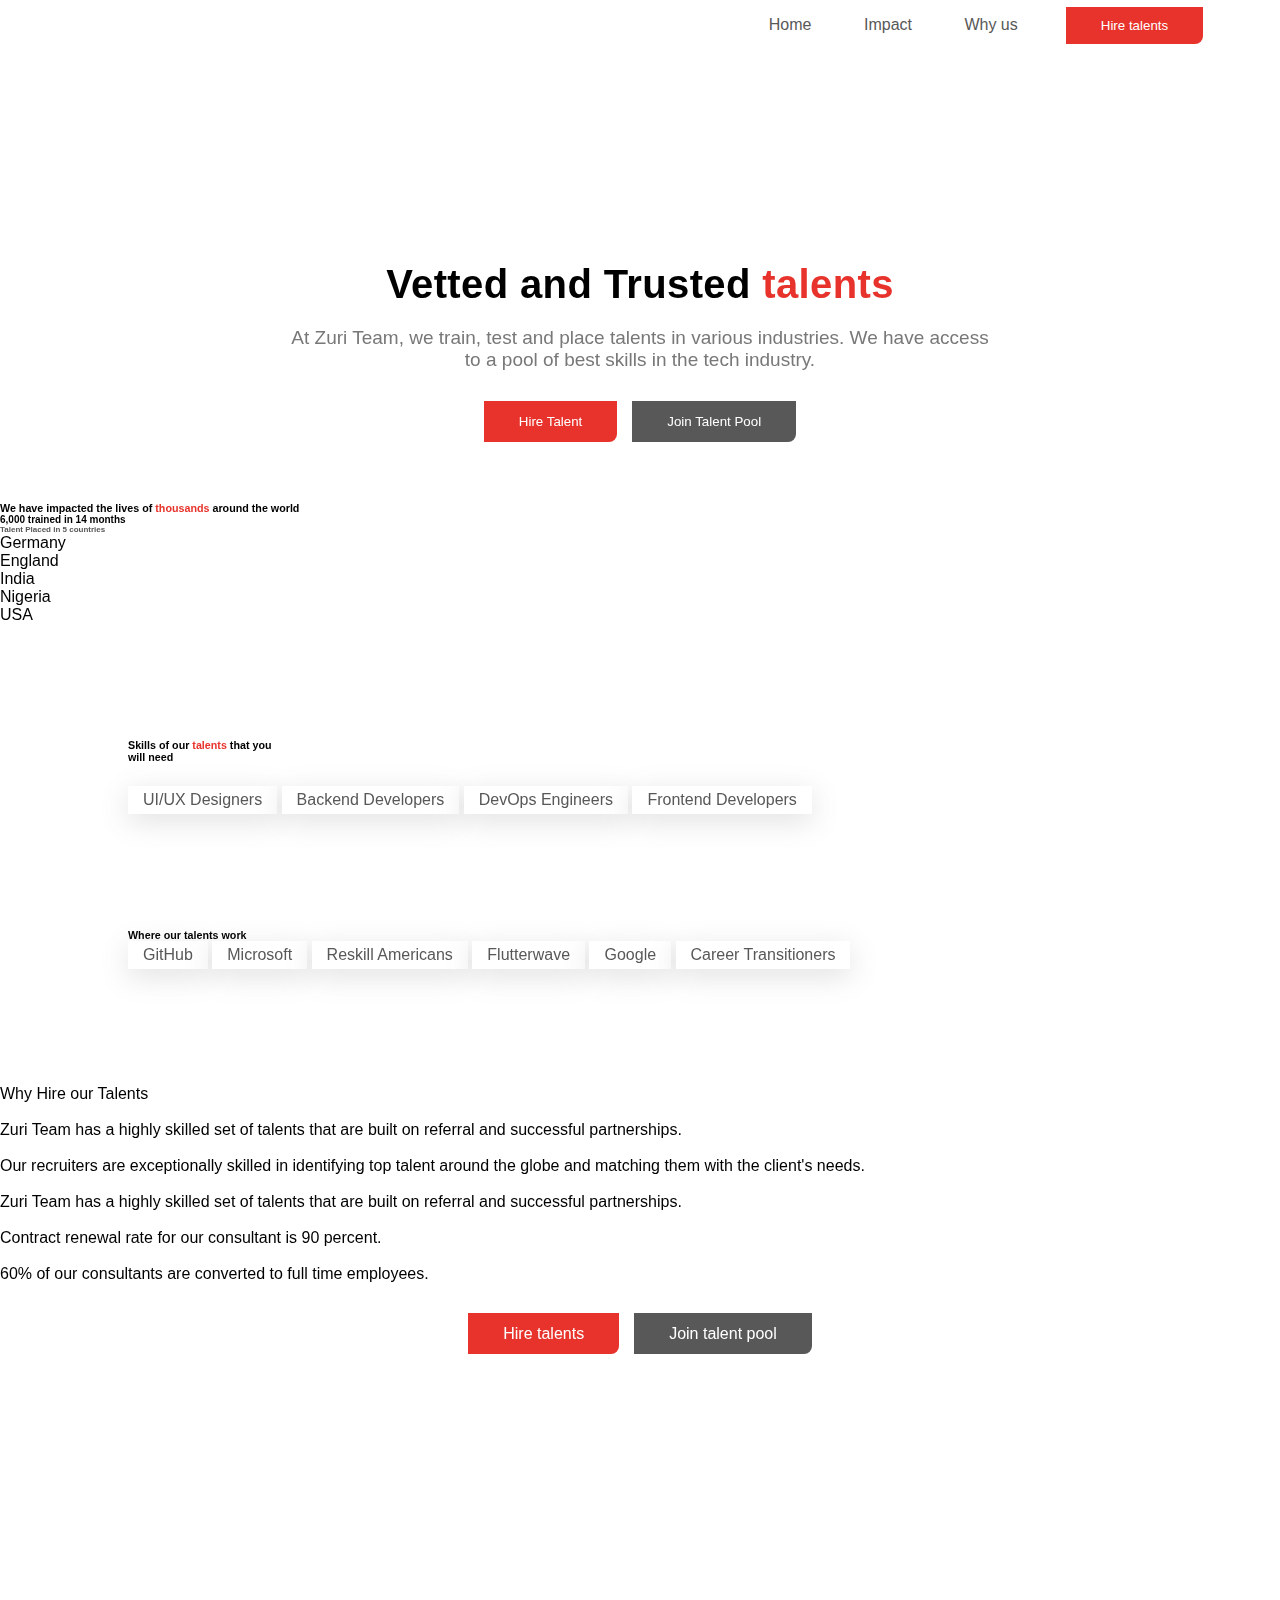
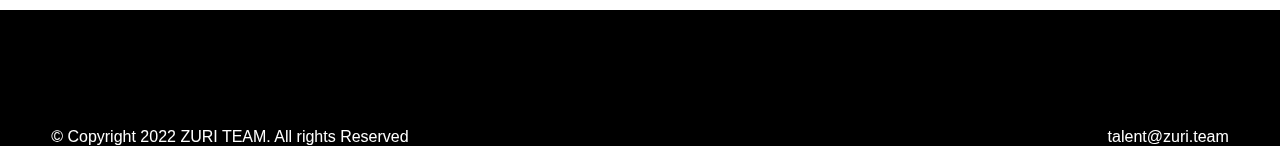
==== experience.html @ d734dd53 "Add files via upload" ====
<!DOCTYPE html>
<html lang="en">
<head>
    <meta charset="UTF-8">
    <meta http-equiv="X-UA-Compatible" content="IE=edge">
    <meta name="viewport" content="width=device-width, initial-scale=1.0">
    <title>Zuri</title>
    <link rel="icon" href="https://talent.zuri.team/favicon.ico">
    <link rel="stylesheet" href="experience.css">
</head>
<body class="main-container">
    <header>
        <div class="header-contents">
            <img src="	https://talent.zuri.team/logo2.svg" alt="" class="header-logo">
            <nav>
            <ul>
                <a href="#home">Home</a>
                <a href="#impact">Impact</a>
                <a href="#why-us">Why us</a>
            </ul>
            <div class="hire-button-header">
                <button>Hire talents</button>
            </div>
            </nav>
        </div>
    </header>
    <section id="home">
        <div class="home-container">
            <div class="home-contentBox1">
                <div class="home-content1">
                    <p class="home-title">Vetted and Trusted <span style="color: #e7332b;">talents</span></p>
                    <div class="line1">
                        <img src="	https://talent.zuri.team/thick2.svg" alt="" width="100px">
                    </div>
                    <p class="home-info">At Zuri Team, we train, test and place talents in various industries. We have access to a pool of best skills in
                    the tech industry.</p>
                </div>
                <div class="home-content2">
                    <button class="hire-button">Hire Talent</button>
                    <button class="pool-button">Join Talent Pool</button>
                </div>
            </div>
            <div class="home-contentBox2">
                <div class="home-image">
                    <img src="	https://talent.zuri.team/section1.png
                    " alt="" class="image1">
                </div>
                <div class="line2">
                    <img src="	https://talent.zuri.team/thick2.svg" alt="" class="line-2">
                </div>
            </div>
        </div>
    </section>
    <section id="impact">
        <div class="impact-container">
            <div class="impact-section1">
                <h6>We have impacted the lives of <span>thousands</span> around the world</h6>
                <p>6,000 trained in 14 months</p>
                <p class="country">Talent Placed in 5 countries</p>
                <div class="countries">
                    <div>Germany</div>
                    <div>England</div>
                    <div>India</div>
                    <div>Nigeria</div>
                    <div>USA</div>
                </div>
            </div>
            <div class="impact-section2">
                <div class="talent-skills">
                    <h6>Skills of our <span> talents</span> that you <br>will need</h6>
                    <ul>
                        <li>UI/UX Designers</li>
                        <li>Backend Developers</li>
                        <li>DevOps Engineers</li>
                        <li>Frontend Developers</li>
                    </ul>
                </div>
                <div class="talent-work">
                    <h6>Where our talents work</h6>
                    <ul>
                        <li>GitHub</li>
                        <li>Microsoft</li>
                        <li>Reskill Americans</li>
                        <li>Flutterwave</li>
                        <li>Google</li>
                        <li>Career Transitioners</li>
                    </ul>
                </div>
            </div>
        </div>
    </section>
    <section id="why-us">
        <div class="why-us-container">
            <p>Why Hire our Talents</p>
            <div class="why-us-section1">
               <div class="why-us-sub1">
                   <img>
                   <p>Zuri Team has a highly skilled set of talents that are built on referral and successful partnerships.</p>
               </div>
               <div class="why-us-sub2">
                   <img>
                   <p>Our recruiters are exceptionally skilled in identifying top talent around the globe and matching them with the client's needs.</p>
               </div>
               <div class="why-us-sub3">
                   <img>
                   <p>Zuri Team has a highly skilled set of talents that are built on referral and successful partnerships.</p>
               </div> 
            </div>
            <div class="why-us-section2">
                <div class="why-us-sub4">
                   <img>
                   <p>Contract renewal rate for our consultant is 90 percent.</p>
                </div>
                <div class="why-us-sub5">
                   <img>
                   <p>60% of our consultants are converted to full time employees.</p>
                </div>
            </div>
            <div class="why-us-section3">
                <p class="footer-hire">Hire talents</p>
                <p class="footer-pool">Join talent pool</p>
            </div>
        </div>
    </section>
    <footer>
        <div class="footer-container">
            <div class="footer-content1">
                <img src="	https://talent.zuri.team/logo.svg" alt="" class="footer-logo">
                <div class="social-media">
                    <a href="">
                        <img src="	https://talent.zuri.team/facebook.svg
                    " alt="" style="padding-right: 15px; width: 30px;">
                    </a>
                    <a href="">
                        <img src="https://talent.zuri.team/linkd.svg" alt="" style="padding-right: 15px; width: 30px;"></a>
                    <a href="">
                        <img src="	https://talent.zuri.team/twit.png" alt="" style="padding-right: 15px; width: 30px;">
                    </a>
                    <a href="">
                        <img src="	https://talent.zuri.team/youtube.svg
                    " alt="" style="padding-right: 15px; width: 41px;">
                    </a>
                </div>
            </div>
            <div class="footer-content2">
                <p>&copy Copyright 2022 ZURI TEAM. All rights Reserved</p>
                <a href="mailto:talent@zuri.team" style="text-decoration: none;">
                    <p class="mail">talent@zuri.team</p>
                </a>
            </div>
        </div>
    </footer>
    
</body>
</html>
---- experience.css ----
@font-face {
   font-family: Averta;
   src: url(https://res.cloudinary.com/dafsch2zs/raw/upload/v1596618987/Zuri%20Landing/AvertaDemoPECuttedDemo-Regular_dghpn7.otf);
}

*{
    margin:0;
    padding:0;
    box-sizing: border-box;
font-family: Averta, sans-serif;
}
/* styling the header */
header{
    display:flex;
    flex-direction: column;
    width: 100%;
    box-sizing: border-box;
    flex-shrink: 0;
    position: fixed;
    background-color: #fff;
    top: 0px;
    padding-top: 5px;
}
.header-contents{
    margin: auto;
    color: #000;
    display: flex;
    max-width: 1440px;
    width: 88%;
    height: 40px;
    justify-content: space-between;
    align-items: center;
}
.header-logo{
    cursor: pointer;
}
nav{
    display: flex;
    align-items: center;
}
nav a{
color: #585858;
}
.header-contents ul{
    display: block;
    list-style-type: disc;
    margin-block-start: 1em;
    margin-block-end: 1em;
    margin-inline-start: 0px;
    margin-inline-end: 0px;
    padding-inline-start: 40px;
}
.header-contents ul a{
    margin-right: 3rem;
    text-decoration:none;
}
.header-contents ul a:hover{
    border-bottom: 3px solid #e7332b;
}
.hire-button-header button{
    background-color: #e7332b;
    padding: 11px 35px;
    border-radius: 0 0 8px 0;
    border: 0px;
    color:#fff;
}

/* styling the home */
#home{
    padding-top: 220px;
    display: block;
    max-width: 1440px;
    width:80%;
    margin: auto;
}
.home-container{
    box-sizing: border-box;
    display: flex;
    flex-direction: row;
    flex-wrap: wrap;
    width: 100%;
}
.home-contentBox1{
    box-sizing: border-box;
    margin: 0px;
    flex-direction: row;
    align-items: center;
}
.home-content1{
    display: block;
}
.home-content1 p.home-title{
    display: block;
    margin-block-start: 1em;
    margin-block-end: 1em;
    margin-inline-start: 0px;
    margin-inline-end: 0px;
    letter-spacing: 0.00938em;
    font-style: normal;
    font-weight: 800;
    font-size: 40px;
    line-height: 49px;
    text-align: center;
}
div.line1{
    display: block;
    margin-left: 610px;
    margin-top: -55px;
}
.home-content1 p.home-info{
    display:block;
    padding-top: 15px;
    margin: auto;
    text-align: center;
    width: 70%;
    font-style: normal;
    font-size: 19px;
    font-weight: 400;
    line-height: 22px;
    color: #787878;
}
.home-content2{
    margin-top: 30px;
    display: flex;
    justify-content: center;
    align-items: center;
}
button.hire-button{
    background-color: #e7332b;
    border: none;
    border-radius: 0 0 8px 0;
    color: #fff;
    margin-right: 15px;
    padding: 11px 35px;
    line-height: 19px;

}
button.pool-button{
    background-color: #585858;
    border: none;
    border-radius: 0 0 8px 0;
    color: #fff;
    padding: 11px 35px;
    line-height: 19px;
}
.home-contentBox2{
    display: block;
    margin: 0px;
    flex-direction: row;
}
.home-image{
    display: flex;
    justify-content: flex-end;
}
.image1{
    width: 70%;
    padding-top: 60px;
}
div.line2{
    margin-top: -172px;
    position: absolute;
    right: 0;
    mix-blend-mode: soft-light;
    display:block;
}
.line-2{
    width:250px;
}

/* styling Impact */
.impact-section1 p{
  font-size: 10px;
  font-weight: bold;
}
p.country{
  font-size: 8px;
  color: #585858;
}
.impact-section1{
    background-image: url(https://talent.zuri.team/static/media/bgsection2.063bd869082548bafa74.png);
}
/* Styling Why us */
.talent-skills,
.talent-work{
  margin-left: 10%;
}
.talent-skills h6{
  margin-top: 10%;
  margin-bottom: 2%;
}
.talent-skills ul, .talent-work ul{
  list-style-type: none;
  margin-bottom: 10%;
}
.talent-skills ul li,
.talent-work ul li{
  display: inline-block;
  align-items: center;
  justify-content: space-evenly;
  font-size: 16px;
  color: #585858;
  padding: 5px 15px;
  background: #fff;
box-shadow: rgba(100, 100, 111, 0.2) 0px 7px 29px 0px;
}
span{
  color: #e7332b;
}
.footer-hire{
    background-color: #e7332b;
    border: none;
    border-radius: 0 0 8px 0;
    color: #fff;
    margin-right: 15px;
    padding: 11px 35px;
    line-height: 19px;

}
.footer-pool{
    background-color: #585858;
    border: none;
    border-radius: 0 0 8px 0;
    color: #fff;
    padding: 11px 35px;
    line-height: 19px;
}
.why-us-section3{
    margin-top: 30px;
    display: flex;
    justify-content: center;
    align-items: center;
    margin-bottom: 20%;
}

/* styling the footer */
footer{
background-color: #000;
    padding-top: 80px;
    display: block;
}
.footer-container{
    width: 92%;
    margin: auto;
    display:block;
}
.footer-content1{
    display: flex;
    justify-content: space-between;
}
div.social-media{
    display: flex;
    justify-content: flex-end;
}
.footer-content2{
    padding-top: 20px;
    display: flex;
    justify-content: space-between;
    color: #fff;
}
footer p.mail{
  color: #fff;
}
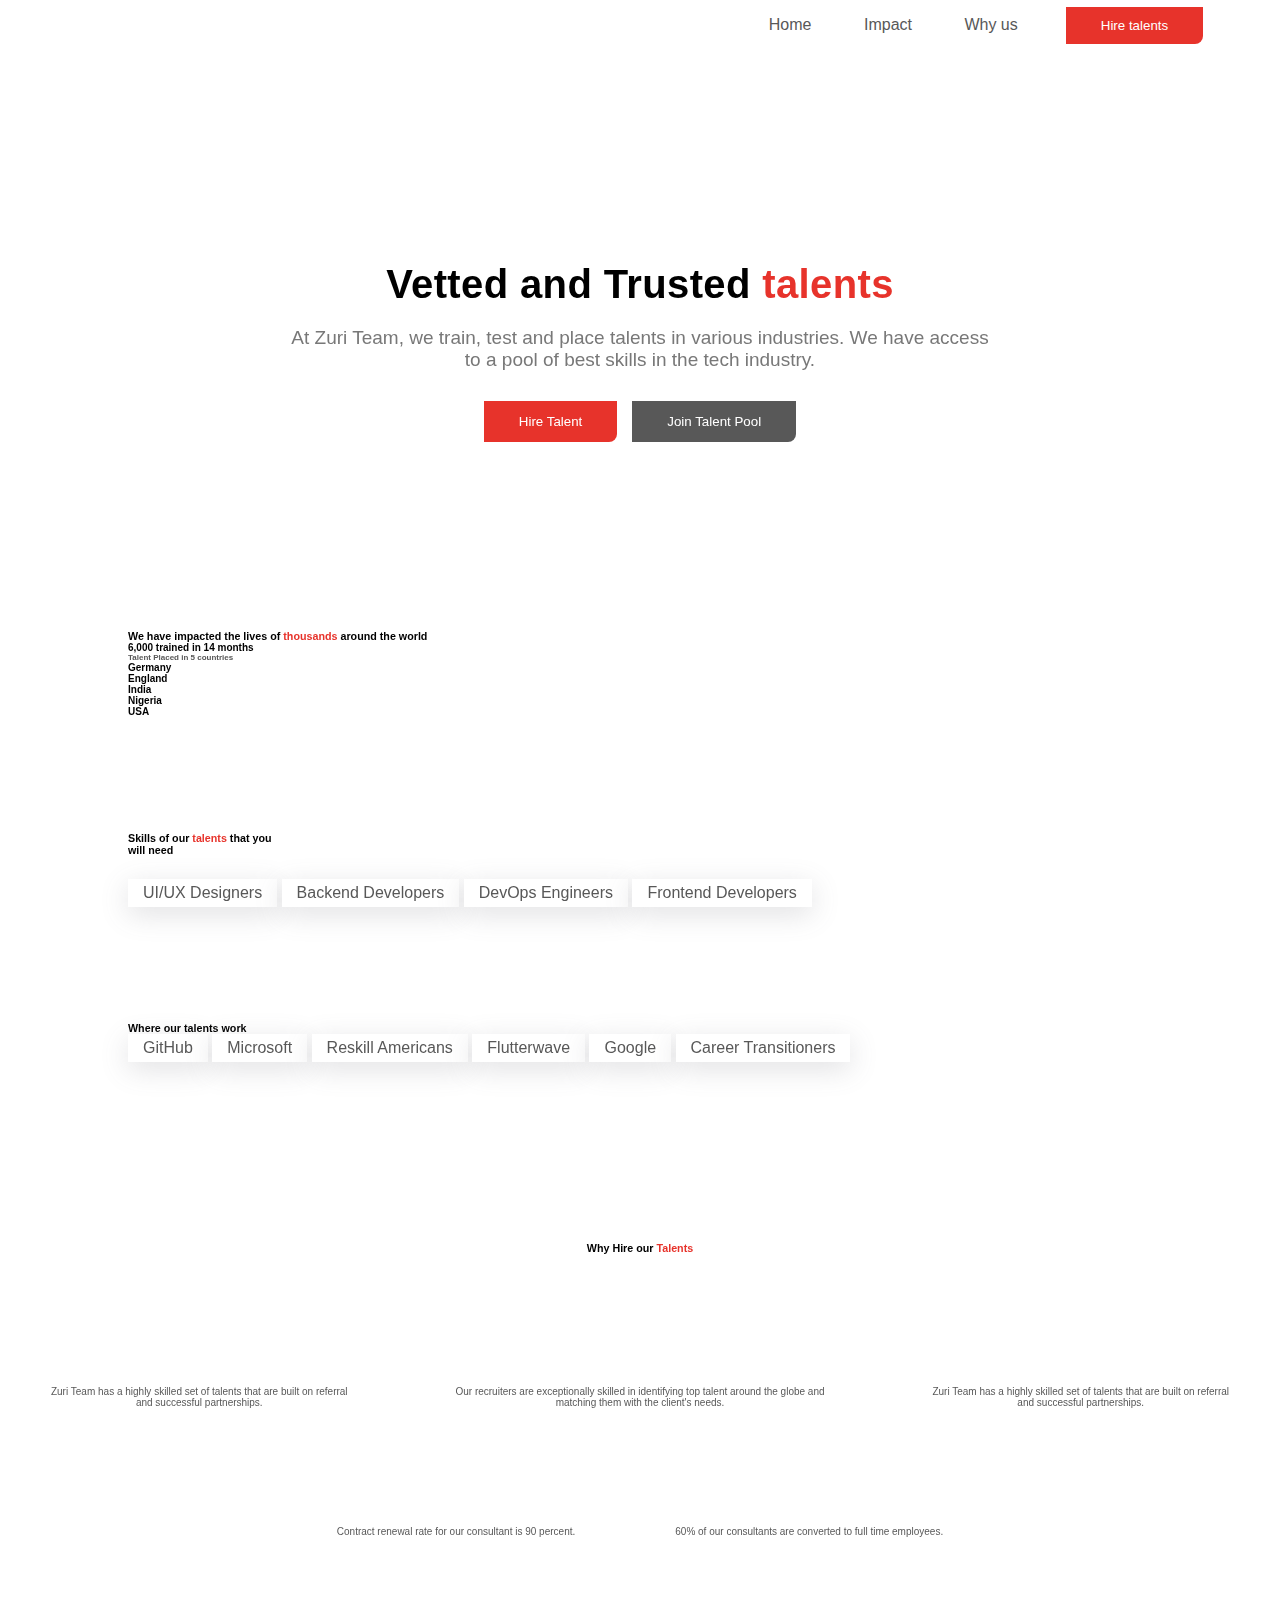
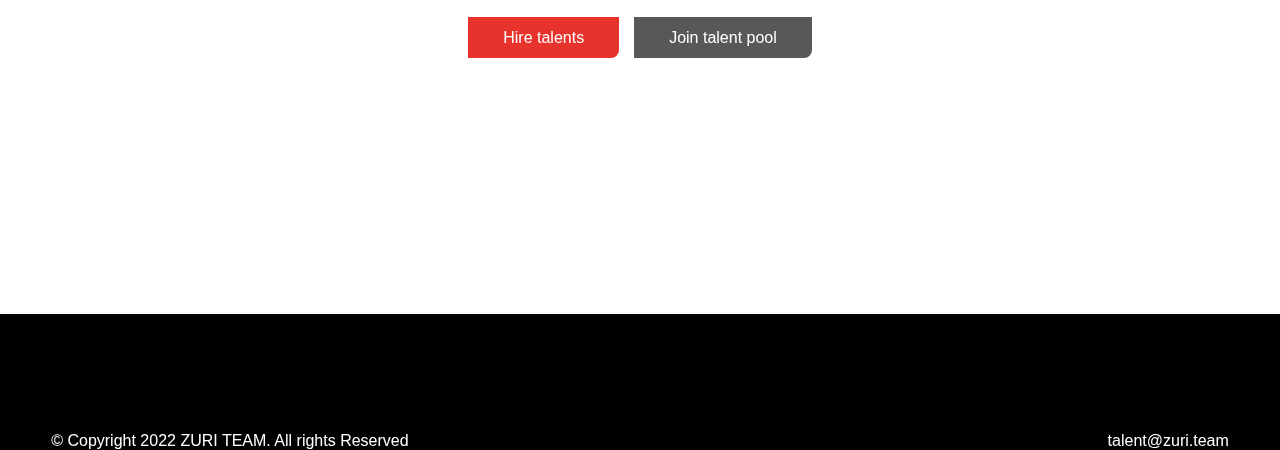
==== commit a09fb1ec: "Add files via upload" ====
--- a/experience.html
+++ b/experience.html
@@ -58,11 +58,11 @@
                 <p>6,000 trained in 14 months</p>
                 <p class="country">Talent Placed in 5 countries</p>
                 <div class="countries">
-                    <div>Germany</div>
-                    <div>England</div>
-                    <div>India</div>
-                    <div>Nigeria</div>
-                    <div>USA</div>
+                    <div><p>Germany</p></div>
+                    <div><p>England</p></div>
+                    <div><p>India</p></div>
+                    <div><p>Nigeria</p></div>
+                    <div><p>USA</p></div>
                 </div>
             </div>
             <div class="impact-section2">
@@ -91,7 +91,7 @@
     </section>
     <section id="why-us">
         <div class="why-us-container">
-            <p>Why Hire our Talents</p>
+            <h6 class="why-hire">Why Hire our <span>Talents</span></h6>
             <div class="why-us-section1">
                <div class="why-us-sub1">
                    <img>
--- a/experience.css
+++ b/experience.css
@@ -168,13 +168,19 @@
 }
 
 /* styling Impact */
+.impact-section1 h6{
+  margin: 0% 0% 0% 10%;
+  padding: 10% 0% 0% 0%;
+}
 .impact-section1 p{
   font-size: 10px;
   font-weight: bold;
+  margin-left: 10%;
 }
 p.country{
   font-size: 8px;
   color: #585858;
+  margin-left: 10%;
 }
 .impact-section1{
     background-image: url(https://talent.zuri.team/static/media/bgsection2.063bd869082548bafa74.png);
@@ -229,9 +235,33 @@
     display: flex;
     justify-content: center;
     align-items: center;
-    margin-bottom: 20%;
-}
-
+    padding-bottom: 20%;
+    flex-wrap: wrap;
+}
+/*why hire*/
+#why-us{
+background-image: url(https://talent.zuri.team/static/media/bgsection2.063bd869082548bafa74.png);
+}
+.why-hire{
+  text-align: center;
+  padding: 5% 0%;
+}
+.why-us-sub1,.why-us-sub2,.why-us-sub3,.why-us-sub4,.why-us-sub5{
+  background-color: #fff;
+  margin: 20px 20px;
+
+}
+.why-us-sub1 p,.why-us-sub2 p,.why-us-sub3 p,.why-us-sub4 p,.why-us-sub5 p{
+  text-align: center;
+  color: #585858;
+  padding: 30px;
+  font-size: 10px;
+}
+.why-us-section1, .why-us-section2{
+  display: flex;
+  align-items: center;
+  justify-content: center;
+}
 /* styling the footer */
 footer{
 background-color: #000;
@@ -246,6 +276,7 @@
 .footer-content1{
     display: flex;
     justify-content: space-between;
+    flex-wrap: wrap;
 }
 div.social-media{
     display: flex;
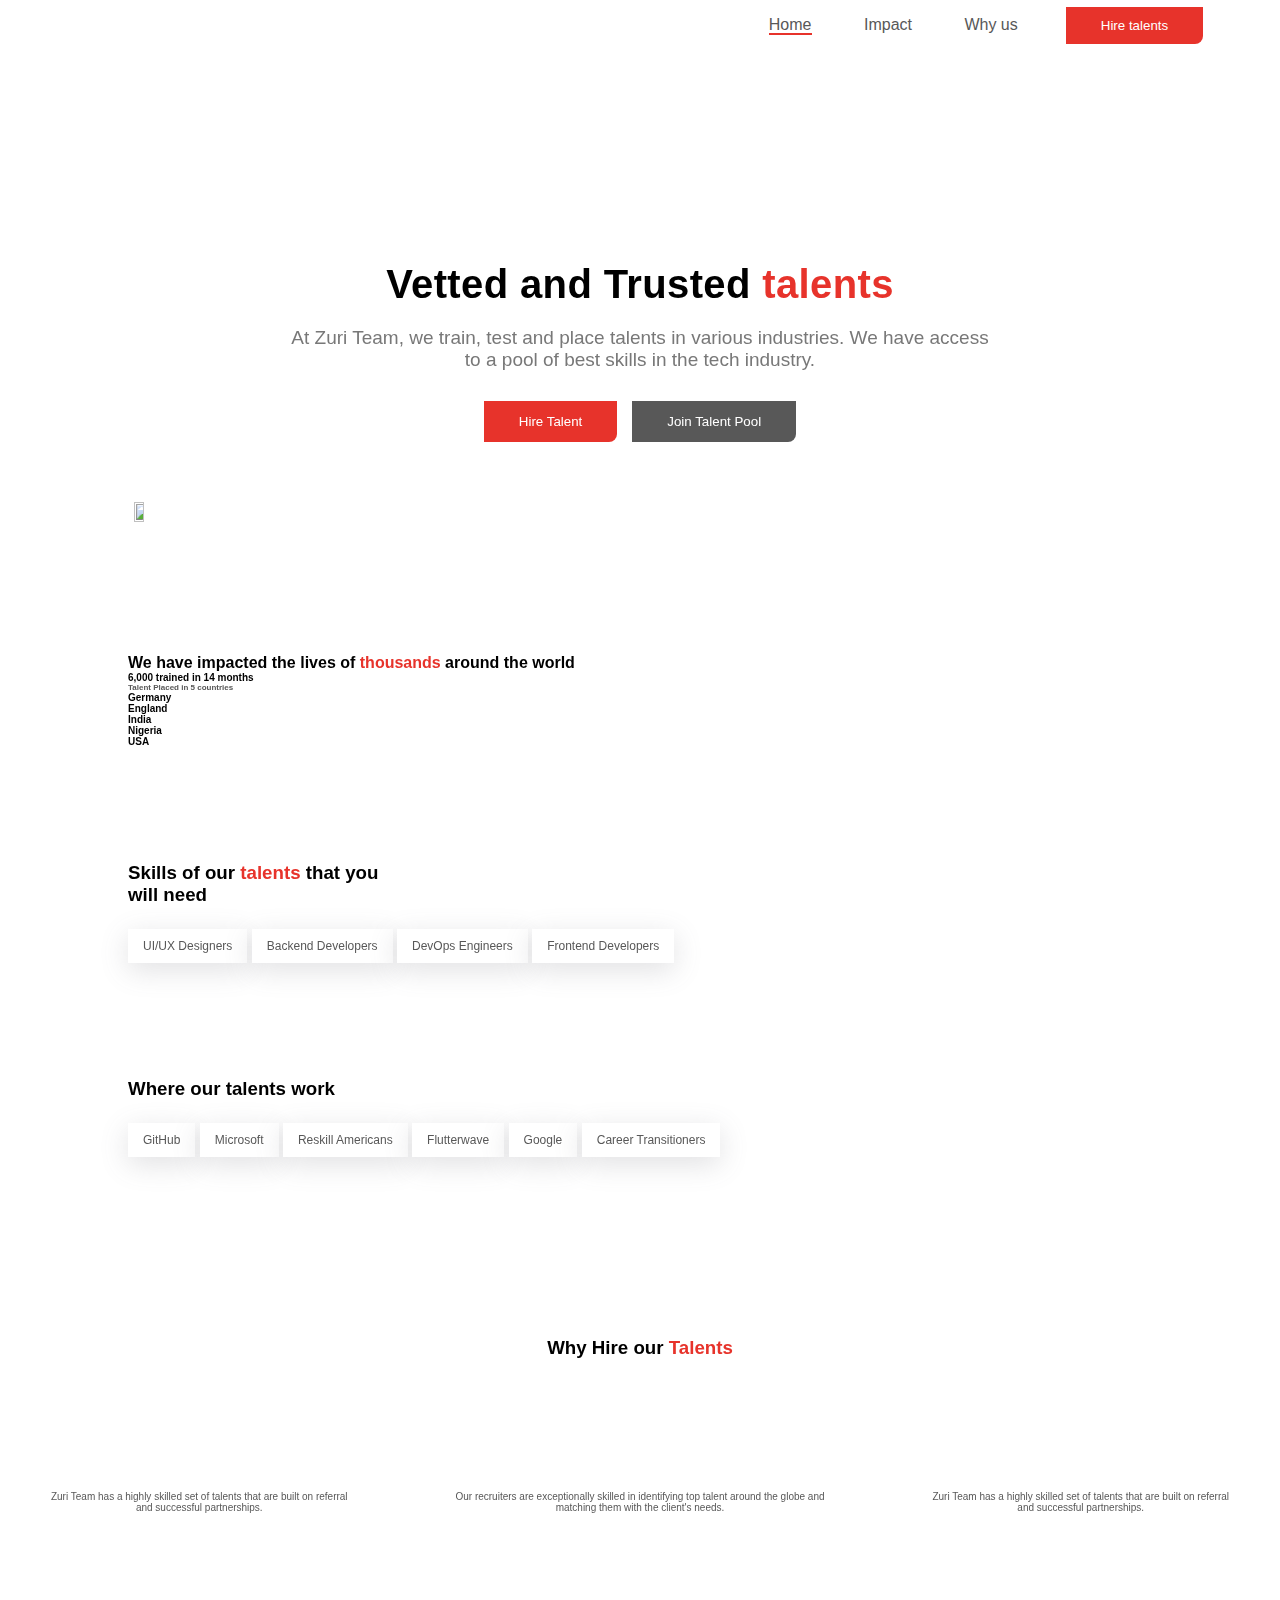
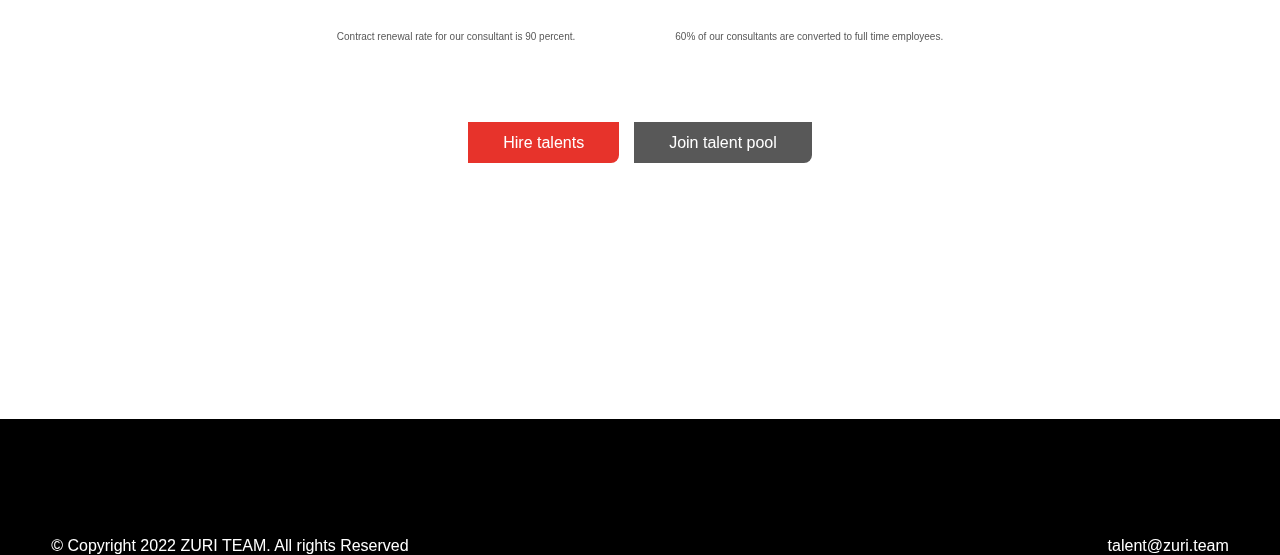
==== commit 40112c1b: "Add files via upload" ====
--- a/experience.html
+++ b/experience.html
@@ -14,7 +14,7 @@
             <img src="	https://talent.zuri.team/logo2.svg" alt="" class="header-logo">
             <nav>
             <ul>
-                <a href="#home">Home</a>
+                <a class="active" href="#home">Home</a>
                 <a href="#impact">Impact</a>
                 <a href="#why-us">Why us</a>
             </ul>
@@ -54,7 +54,7 @@
     <section id="impact">
         <div class="impact-container">
             <div class="impact-section1">
-                <h6>We have impacted the lives of <span>thousands</span> around the world</h6>
+                <h4>We have impacted the lives of <span>thousands</span> around the world</h4>
                 <p>6,000 trained in 14 months</p>
                 <p class="country">Talent Placed in 5 countries</p>
                 <div class="countries">
@@ -67,7 +67,7 @@
             </div>
             <div class="impact-section2">
                 <div class="talent-skills">
-                    <h6>Skills of our <span> talents</span> that you <br>will need</h6>
+                    <h3>Skills of our <span> talents</span> that you <br>will need</h3>
                     <ul>
                         <li>UI/UX Designers</li>
                         <li>Backend Developers</li>
@@ -76,7 +76,7 @@
                     </ul>
                 </div>
                 <div class="talent-work">
-                    <h6>Where our talents work</h6>
+                    <h3>Where our talents work</h3>
                     <ul>
                         <li>GitHub</li>
                         <li>Microsoft</li>
@@ -91,7 +91,7 @@
     </section>
     <section id="why-us">
         <div class="why-us-container">
-            <h6 class="why-hire">Why Hire our <span>Talents</span></h6>
+            <h3 class="why-hire">Why Hire our <span>Talents</span></h3>
             <div class="why-us-section1">
                <div class="why-us-sub1">
                    <img>
--- a/experience.css
+++ b/experience.css
@@ -64,6 +64,9 @@
     border: 0px;
     color:#fff;
 }
+nav ul a.active{
+  border-bottom: 2px solid #e7332b;
+}
 
 /* styling the home */
 #home{
@@ -154,6 +157,7 @@
 }
 .image1{
     width: 70%;
+    height: 70%;
     padding-top: 60px;
 }
 div.line2{
@@ -168,7 +172,7 @@
 }
 
 /* styling Impact */
-.impact-section1 h6{
+.impact-section1 h4{
   margin: 0% 0% 0% 10%;
   padding: 10% 0% 0% 0%;
 }
@@ -190,8 +194,11 @@
 .talent-work{
   margin-left: 10%;
 }
-.talent-skills h6{
+.talent-skills h3{
   margin-top: 10%;
+  margin-bottom: 2%;
+}
+.talent-work h3{
   margin-bottom: 2%;
 }
 .talent-skills ul, .talent-work ul{
@@ -203,9 +210,9 @@
   display: inline-block;
   align-items: center;
   justify-content: space-evenly;
-  font-size: 16px;
+  font-size: 12px;
   color: #585858;
-  padding: 5px 15px;
+  padding: 10px 15px;
   background: #fff;
 box-shadow: rgba(100, 100, 111, 0.2) 0px 7px 29px 0px;
 }
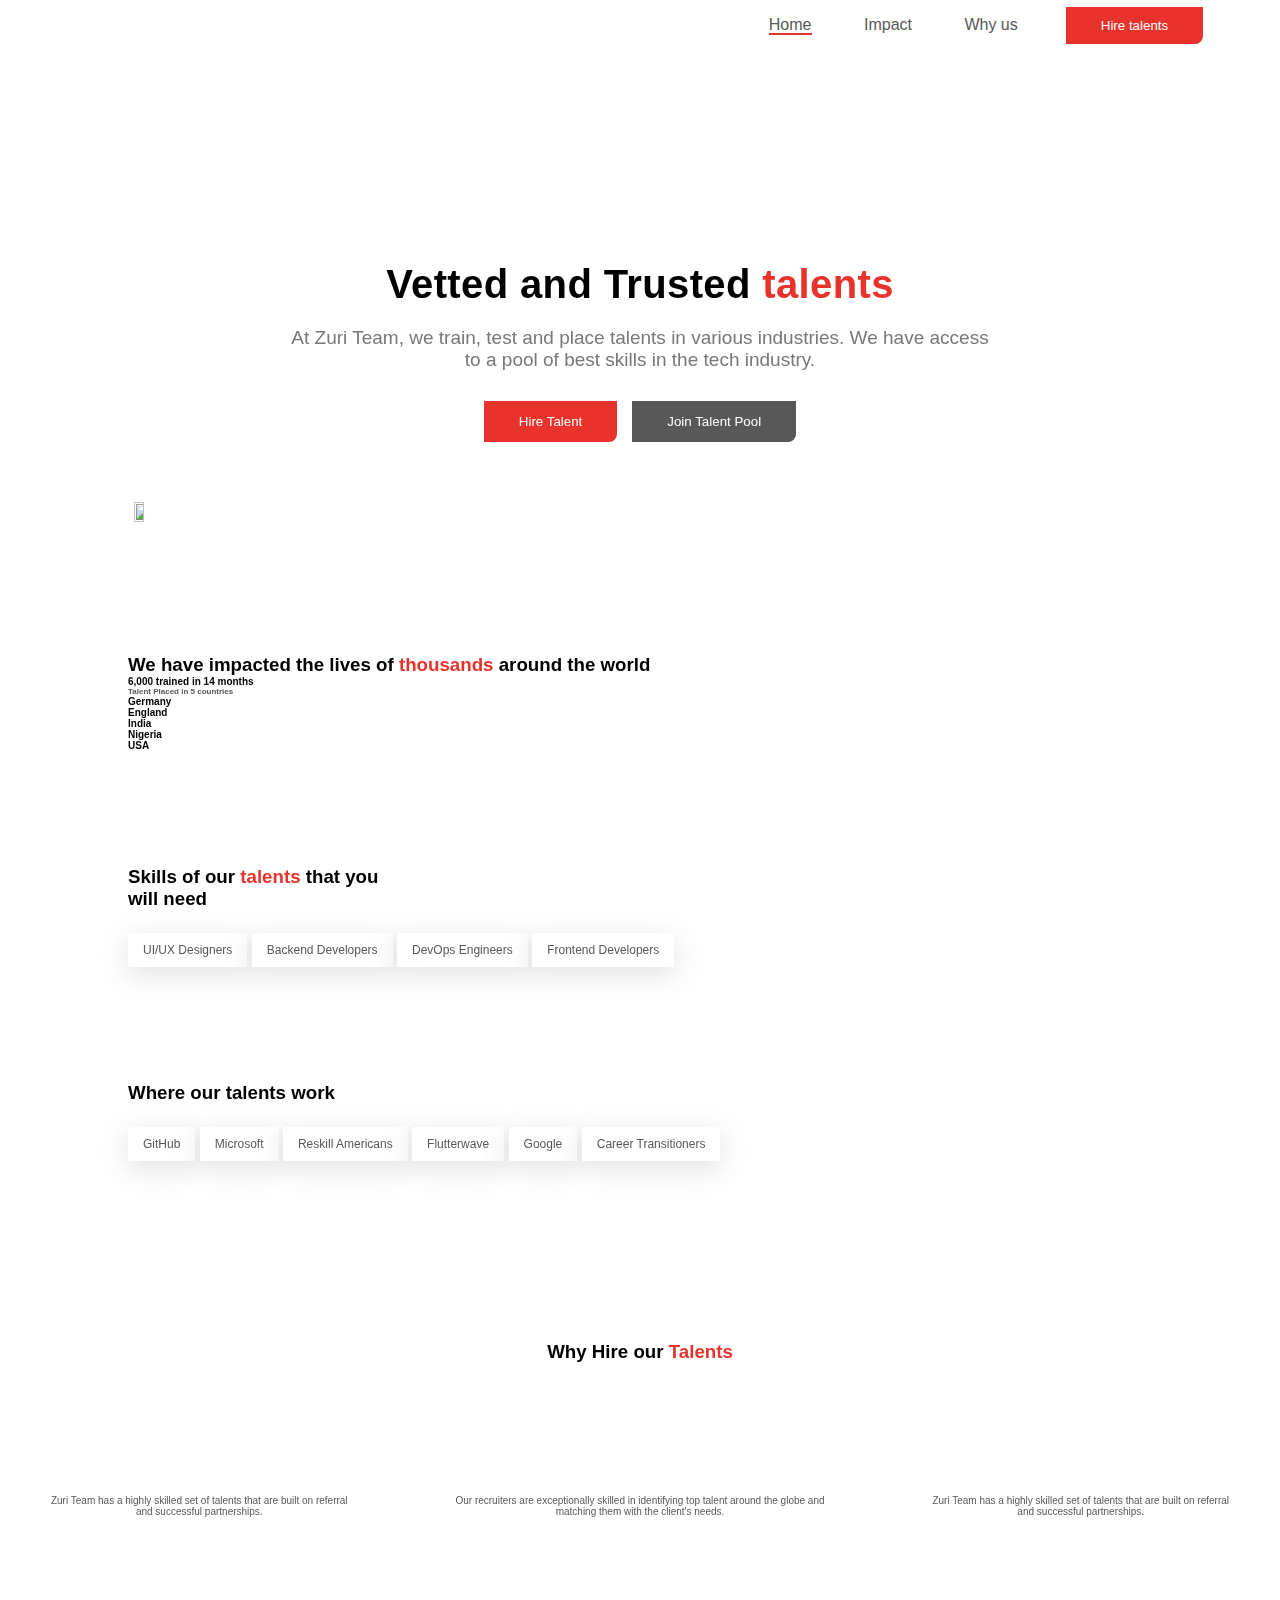
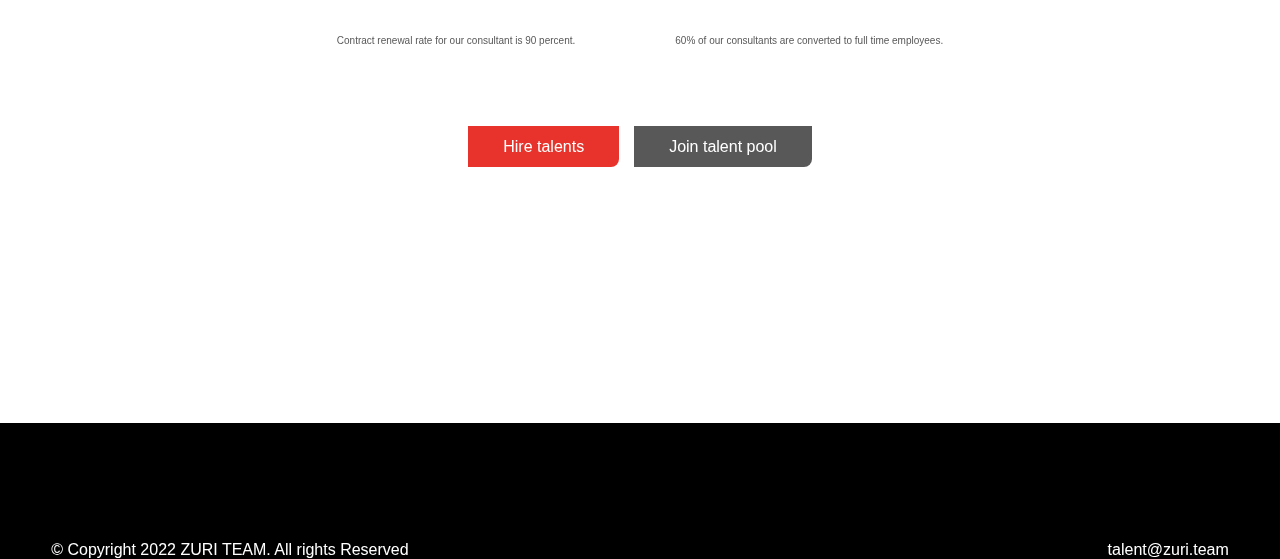
==== commit e1550ae7: "Add files via upload" ====
--- a/experience.html
+++ b/experience.html
@@ -54,7 +54,7 @@
     <section id="impact">
         <div class="impact-container">
             <div class="impact-section1">
-                <h4>We have impacted the lives of <span>thousands</span> around the world</h4>
+                <h3>We have impacted the lives of <span>thousands</span> around the world</h3>
                 <p>6,000 trained in 14 months</p>
                 <p class="country">Talent Placed in 5 countries</p>
                 <div class="countries">
--- a/experience.css
+++ b/experience.css
@@ -172,7 +172,7 @@
 }
 
 /* styling Impact */
-.impact-section1 h4{
+.impact-section1 h3{
   margin: 0% 0% 0% 10%;
   padding: 10% 0% 0% 0%;
 }
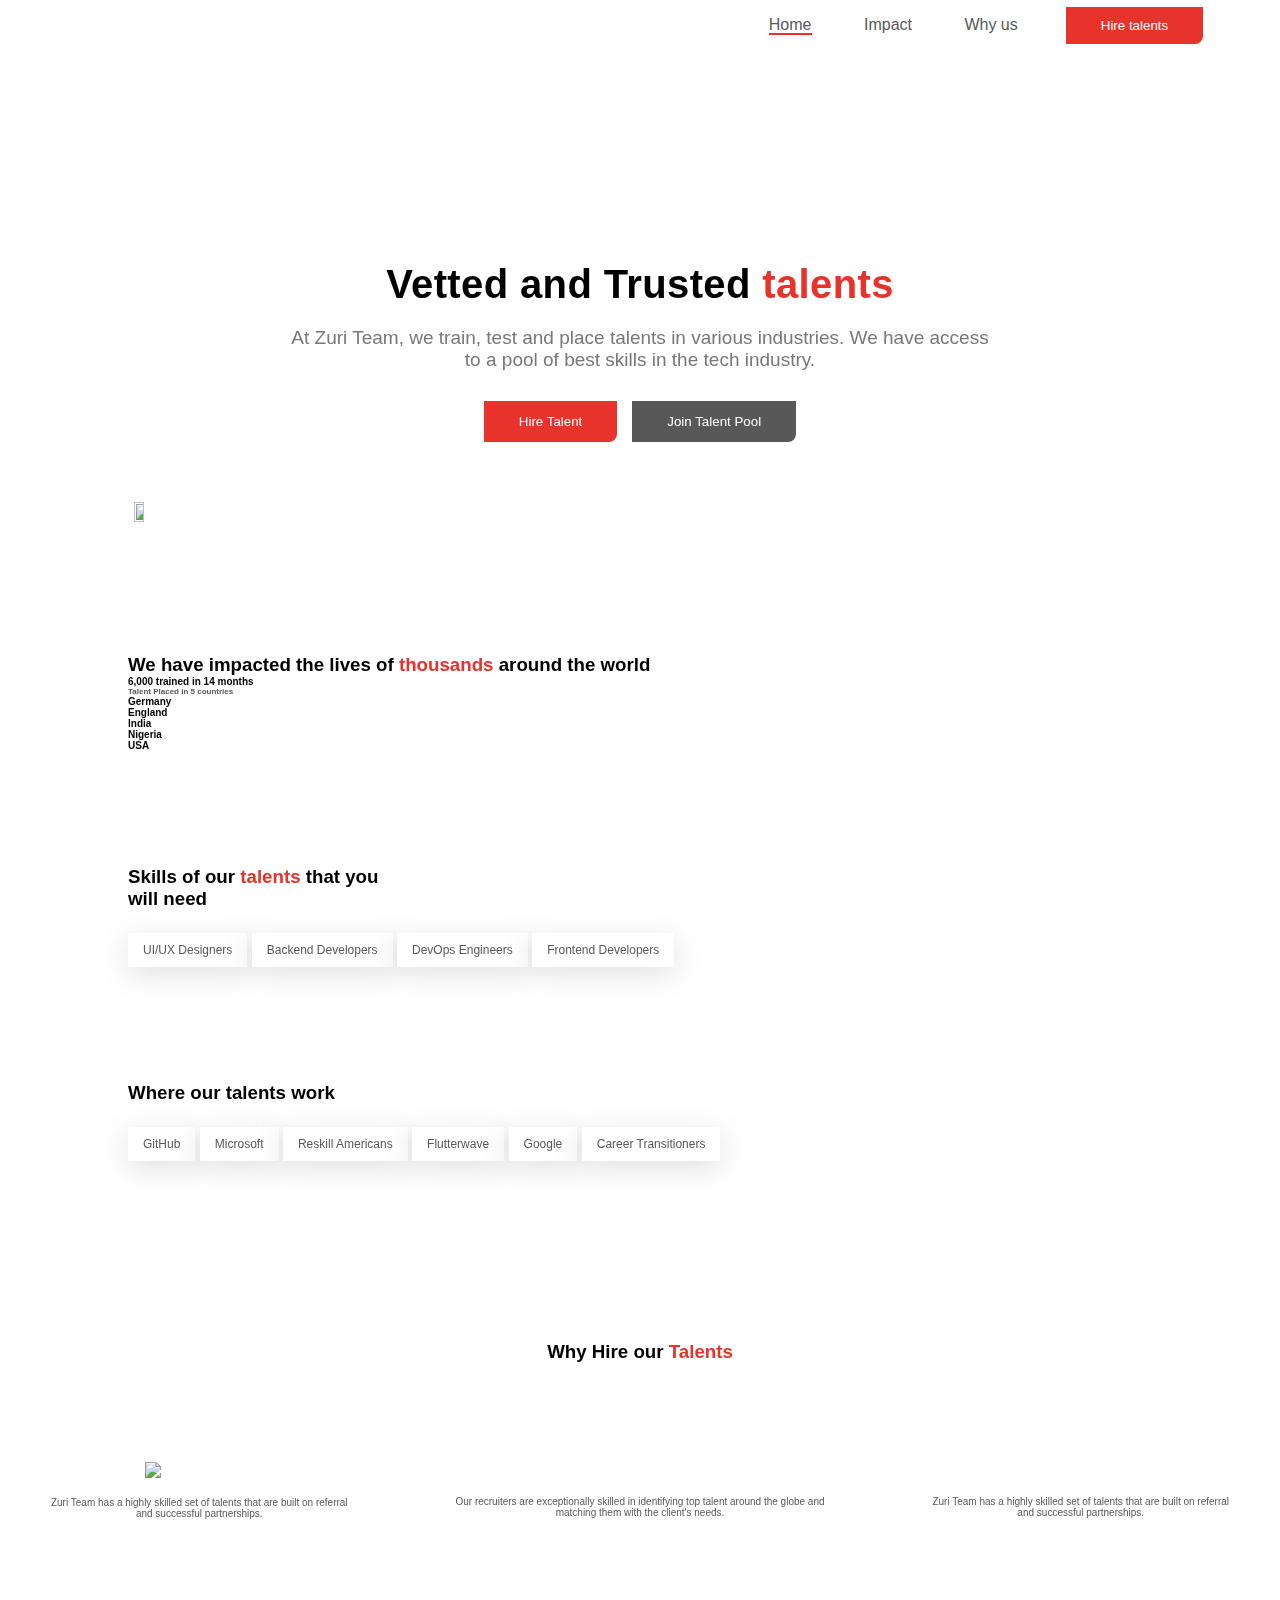
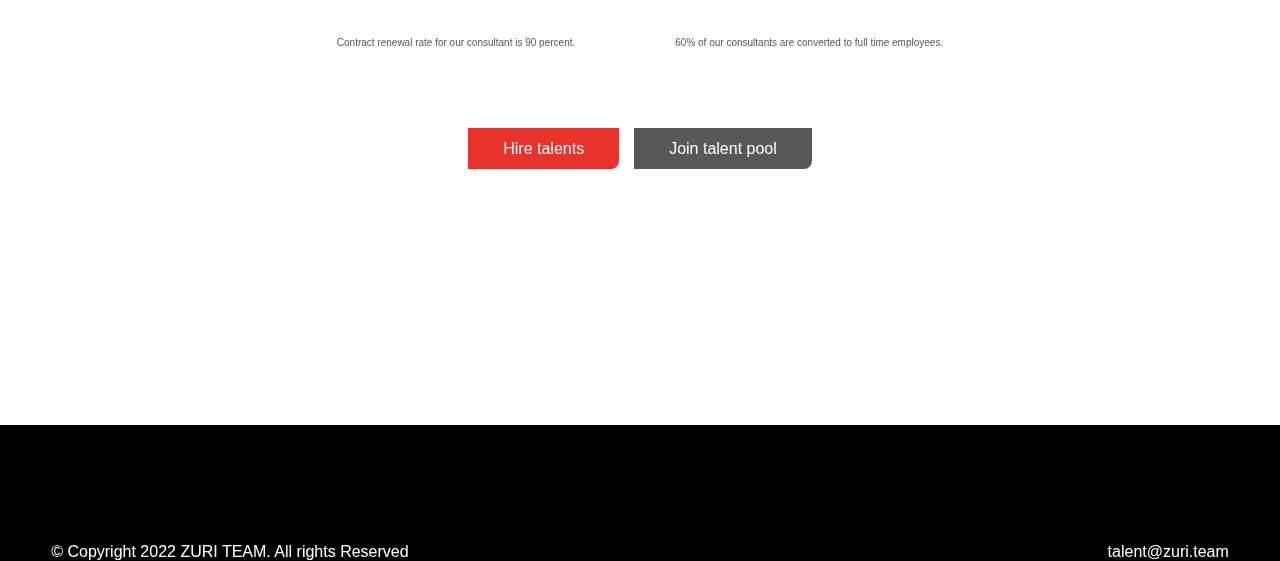
==== commit ffae9420: "Add files via upload" ====
--- a/experience.html
+++ b/experience.html
@@ -94,7 +94,7 @@
             <h3 class="why-hire">Why Hire our <span>Talents</span></h3>
             <div class="why-us-section1">
                <div class="why-us-sub1">
-                   <img>
+                   <img src="https://talent.zuri.team/people.svg">
                    <p>Zuri Team has a highly skilled set of talents that are built on referral and successful partnerships.</p>
                </div>
                <div class="why-us-sub2">
--- a/experience.css
+++ b/experience.css
@@ -256,7 +256,6 @@
 .why-us-sub1,.why-us-sub2,.why-us-sub3,.why-us-sub4,.why-us-sub5{
   background-color: #fff;
   margin: 20px 20px;
-
 }
 .why-us-sub1 p,.why-us-sub2 p,.why-us-sub3 p,.why-us-sub4 p,.why-us-sub5 p{
   text-align: center;
@@ -264,6 +263,11 @@
   padding: 30px;
   font-size: 10px;
 }
+.why-us-sub1 img,.why-us-sub2 img,.why-us-sub3 img,.why-us-sub4 img,.why-us-sub5 img{
+  position: relative;
+  top: 15px;
+  left: 35%;
+}
 .why-us-section1, .why-us-section2{
   display: flex;
   align-items: center;
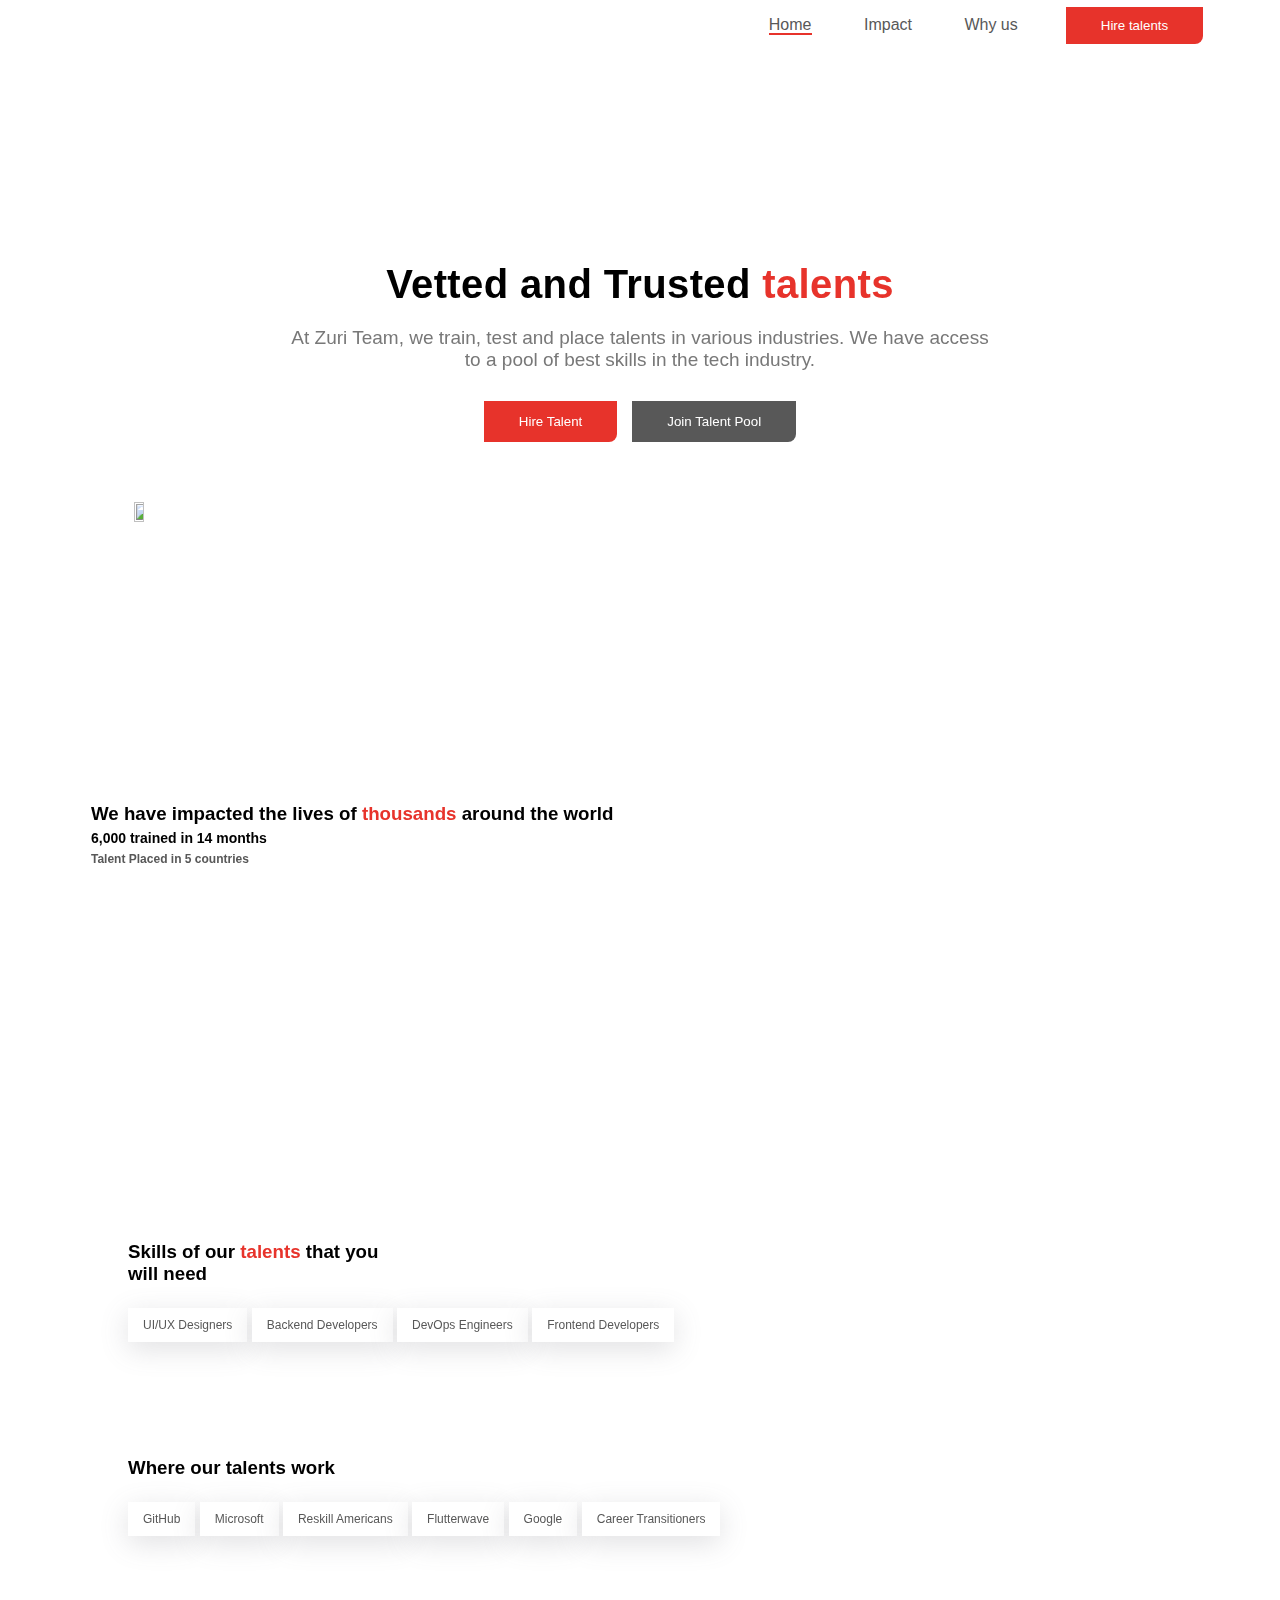
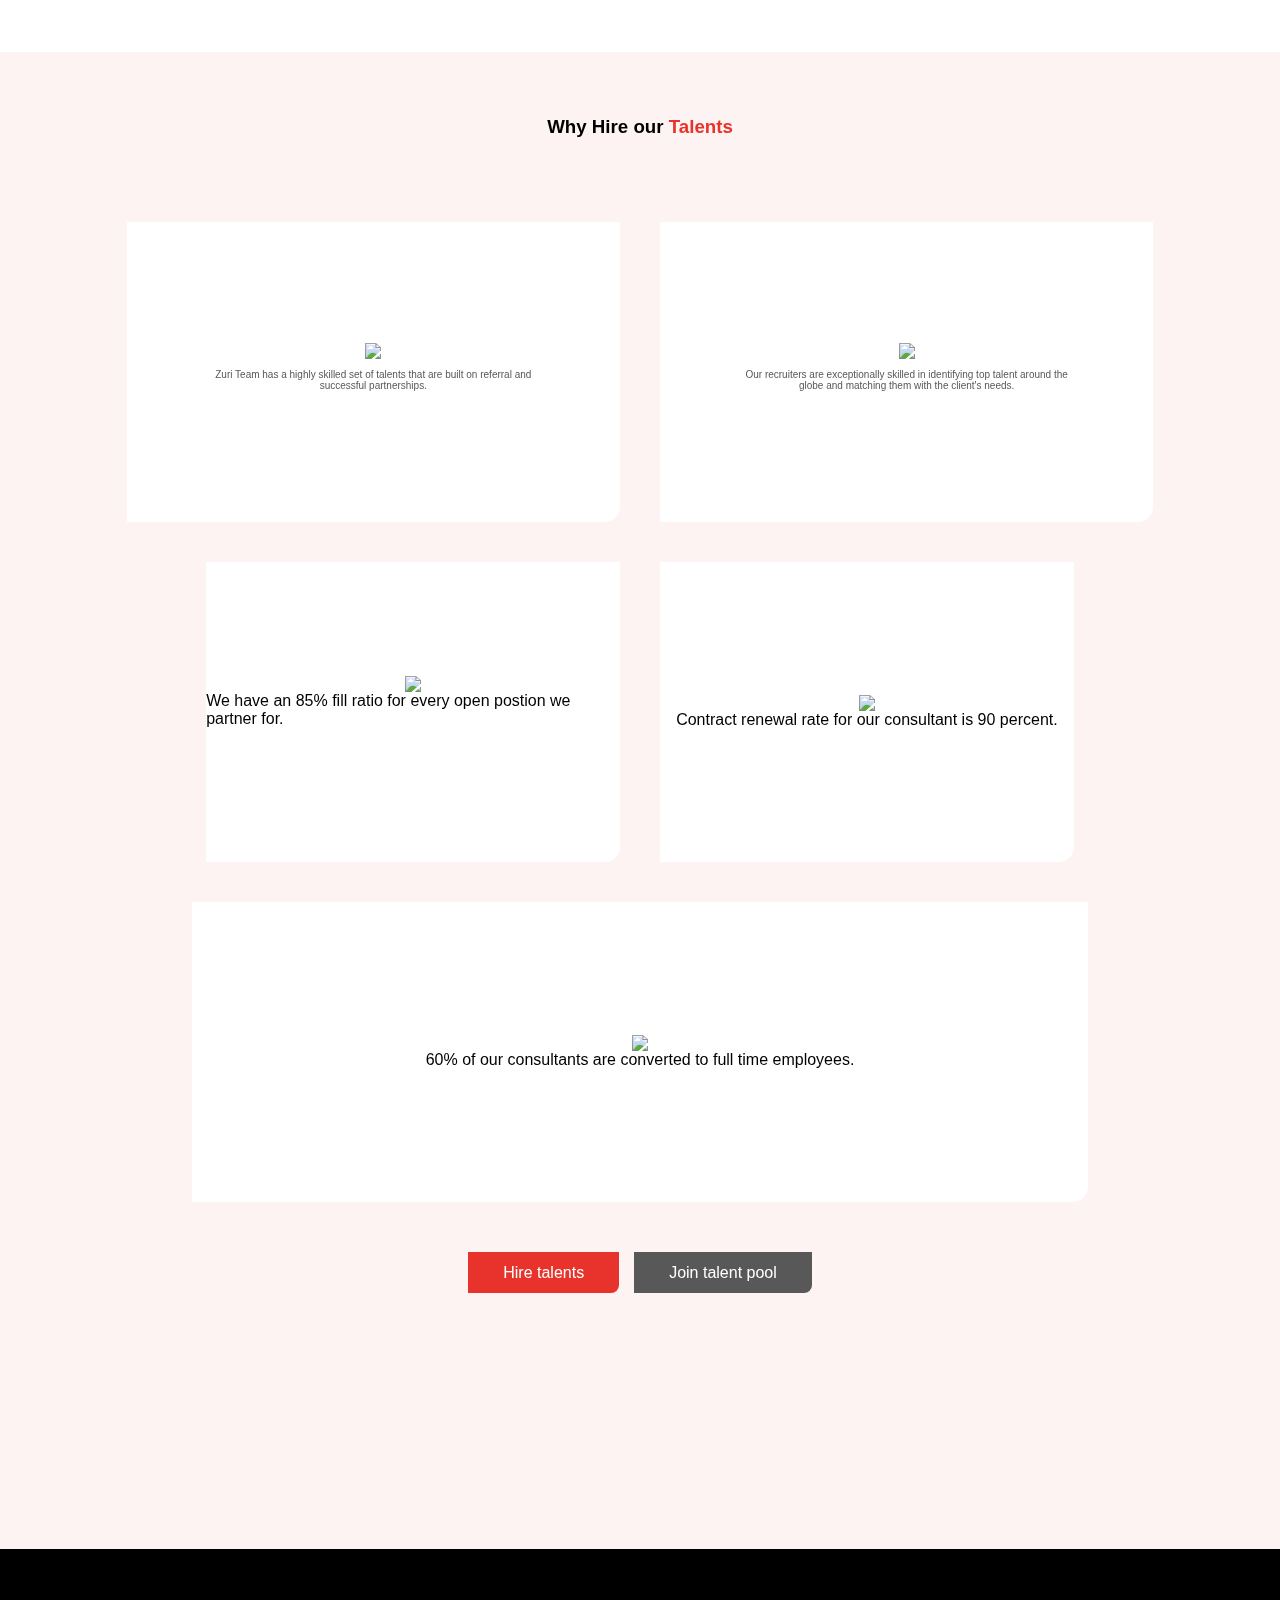
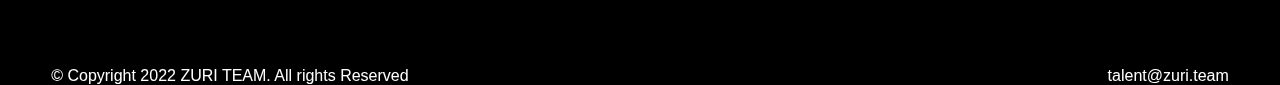
==== commit 84b45059: "Add files via upload" ====
--- a/experience.html
+++ b/experience.html
@@ -54,15 +54,24 @@
     <section id="impact">
         <div class="impact-container">
             <div class="impact-section1">
+              <div class="impact-details">
                 <h3>We have impacted the lives of <span>thousands</span> around the world</h3>
                 <p>6,000 trained in 14 months</p>
                 <p class="country">Talent Placed in 5 countries</p>
                 <div class="countries">
-                    <div><p>Germany</p></div>
-                    <div><p>England</p></div>
-                    <div><p>India</p></div>
-                    <div><p>Nigeria</p></div>
-                    <div><p>USA</p></div>
+                    <div><img src="https://talent.zuri.team/GER.svg" alt="" width="60" class="ger"/></div>
+                    <div>
+<img src="https://talent.zuri.team/ENG.svg" alt="" width="60" class="eng"/></div>
+                    <div><img src="https://talent.zuri.team/ind.svg" alt="" width="55" class="ind"/>
+                  </div>
+                    <div><img src="https://talent.zuri.team/NIG.svg" alt="" width="60"class="nig"/>
+                  </div>
+                    <div><img src="https://talent.zuri.team/ussa.svg" alt="" width="55" class="usa"/>
+                  </div>
+                </div>
+                </div>
+                <div class="faces">
+                 <img class="" src="https://talent.zuri.team/section2.png" alt=""  width="400"/> 
                 </div>
             </div>
             <div class="impact-section2">
@@ -92,29 +101,35 @@
     <section id="why-us">
         <div class="why-us-container">
             <h3 class="why-hire">Why Hire our <span>Talents</span></h3>
+            <div class="card">
             <div class="why-us-section1">
                <div class="why-us-sub1">
                    <img src="https://talent.zuri.team/people.svg">
                    <p>Zuri Team has a highly skilled set of talents that are built on referral and successful partnerships.</p>
                </div>
                <div class="why-us-sub2">
-                   <img>
+                   <img src="https://talent.zuri.team/mech.svg">
                    <p>Our recruiters are exceptionally skilled in identifying top talent around the globe and matching them with the client's needs.</p>
                </div>
+               </div>
+        <div class="why-us-section2">
                <div class="why-us-sub3">
-                   <img>
-                   <p>Zuri Team has a highly skilled set of talents that are built on referral and successful partnerships.</p>
+                   <img src="https://talent.zuri.team/hand.svg"
+                   <p>We have an 85% fill ratio for every open postion we partner for.</p>
                </div> 
-            </div>
-            <div class="why-us-section2">
+               <div class="why-us-section4">
+                 
+               </div> 
                 <div class="why-us-sub4">
-                   <img>
+                   <img src="https://talent.zuri.team/write.svg"
                    <p>Contract renewal rate for our consultant is 90 percent.</p>
                 </div>
+                </div>
                 <div class="why-us-sub5">
-                   <img>
+                   <img src="https://talent.zuri.team/mech.svg"
                    <p>60% of our consultants are converted to full time employees.</p>
                 </div>
+            </div>
             </div>
             <div class="why-us-section3">
                 <p class="footer-hire">Hire talents</p>
--- a/experience.css
+++ b/experience.css
@@ -172,22 +172,58 @@
 }
 
 /* styling Impact */
-.impact-section1 h3{
+.impact-details h3{
   margin: 0% 0% 0% 10%;
   padding: 10% 0% 0% 0%;
 }
-.impact-section1 p{
-  font-size: 10px;
+.impact-details p{
+  font-size: 14px;
   font-weight: bold;
   margin-left: 10%;
+  line-height: 16px;
+  padding-top: 5px;
 }
 p.country{
-  font-size: 8px;
+  font-size: 12px;
   color: #585858;
   margin-left: 10%;
 }
 .impact-section1{
     background-image: url(https://talent.zuri.team/static/media/bgsection2.063bd869082548bafa74.png);
+    background-position: center;
+    background-repeat: no-repeat;
+    background-size: cover;
+}
+.impact-section1{
+  display: flex;
+  align-items:center;
+  justify-content: space-between;
+  width: 100%;
+  padding: 30px;
+  flex-wrap: wrap;
+  height: 600px;
+}
+.impact-details{
+  width: 50%;
+}
+.faces img{
+  display: flex;
+  justify-content: flex-end;
+}
+.countries{
+  display: flex;
+  justify-content: left;
+  align-items: center;
+  flex-direction: row;
+  margin-left: 8%;
+}
+.countries img{
+  background-color: #fff;
+  padding: 10px 12px;
+}
+.countries .ger, .eng, .ind, .nig, .usa{
+  border-radius: 5px;
+  margin: 10px 10px;
 }
 /* Styling Why us */
 .talent-skills,
@@ -247,7 +283,12 @@
 }
 /*why hire*/
 #why-us{
-background-image: url(https://talent.zuri.team/static/media/bgsection2.063bd869082548bafa74.png);
+background-color: #fdf3f2;
+}
+.card{
+  display: flex;
+  flex-wrap: wrap;
+  justify-content: center;
 }
 .why-hire{
   text-align: center;
@@ -256,19 +297,41 @@
 .why-us-sub1,.why-us-sub2,.why-us-sub3,.why-us-sub4,.why-us-sub5{
   background-color: #fff;
   margin: 20px 20px;
-}
-.why-us-sub1 p,.why-us-sub2 p,.why-us-sub3 p,.why-us-sub4 p,.why-us-sub5 p{
+  width: 70%;
+  height: 300px;
+  display: flex;
+  justify-content: center;
+  align-items: center;
+  flex-direction: column;
+  border-radius: 0 0 15px 0;
+}
+.why-us-sub1:hover, .why-us-sub2:hover, .why-us-sub3:hover, .why-us-sub4:hover, .why-us-sub5:hover{
+  background-color: #000;
+}
+.why-us-sub1 p:hover, .why-us-sub2 p:hover, .why-us-sub3 p:hover, .why-us-sub4 p:hover, .why-us-sub5 p:hover{
+  color: #fff;
+}
+.why-us-sub1 p,.why-us-sub2 p{
   text-align: center;
   color: #585858;
-  padding: 30px;
   font-size: 10px;
-}
-.why-us-sub1 img,.why-us-sub2 img,.why-us-sub3 img,.why-us-sub4 img,.why-us-sub5 img{
+  width: 70%;
+padding: 10px 5px;
+}
+.why-us-section2 .why-us-sub3 p{
+text-align: center;
+  color: #585858;
+  font-size: 10px;
+  width: 70%;
+padding: 10px 5px;
+}
+.why-us-sub1 img,.why-us-sub2 img{
   position: relative;
-  top: 15px;
-  left: 35%;
-}
-.why-us-section1, .why-us-section2{
+}
+.why-us-sub3 img,.why-us-sub4 img,.why-us-sub5 img {
+position: relative;
+}
+.why-us-section1, .why-us-section2, .why-us-section4{
   display: flex;
   align-items: center;
   justify-content: center;
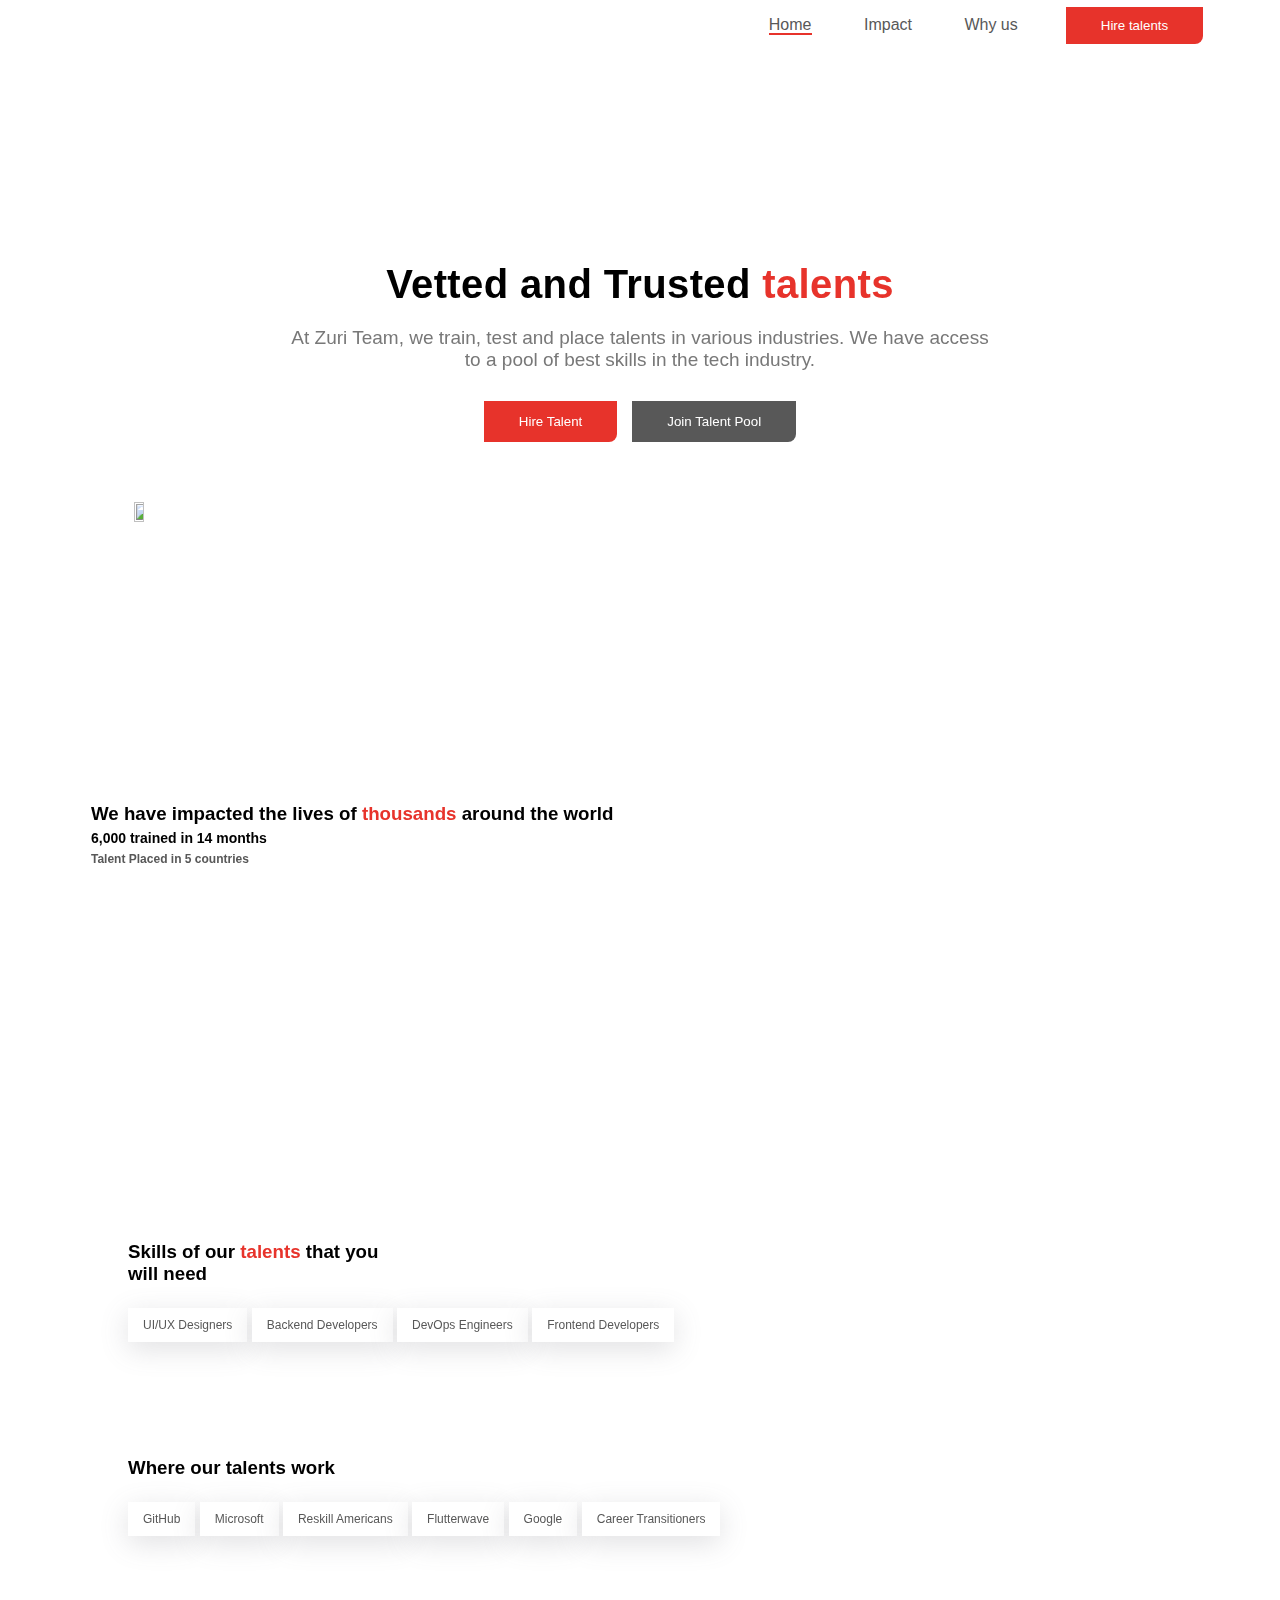
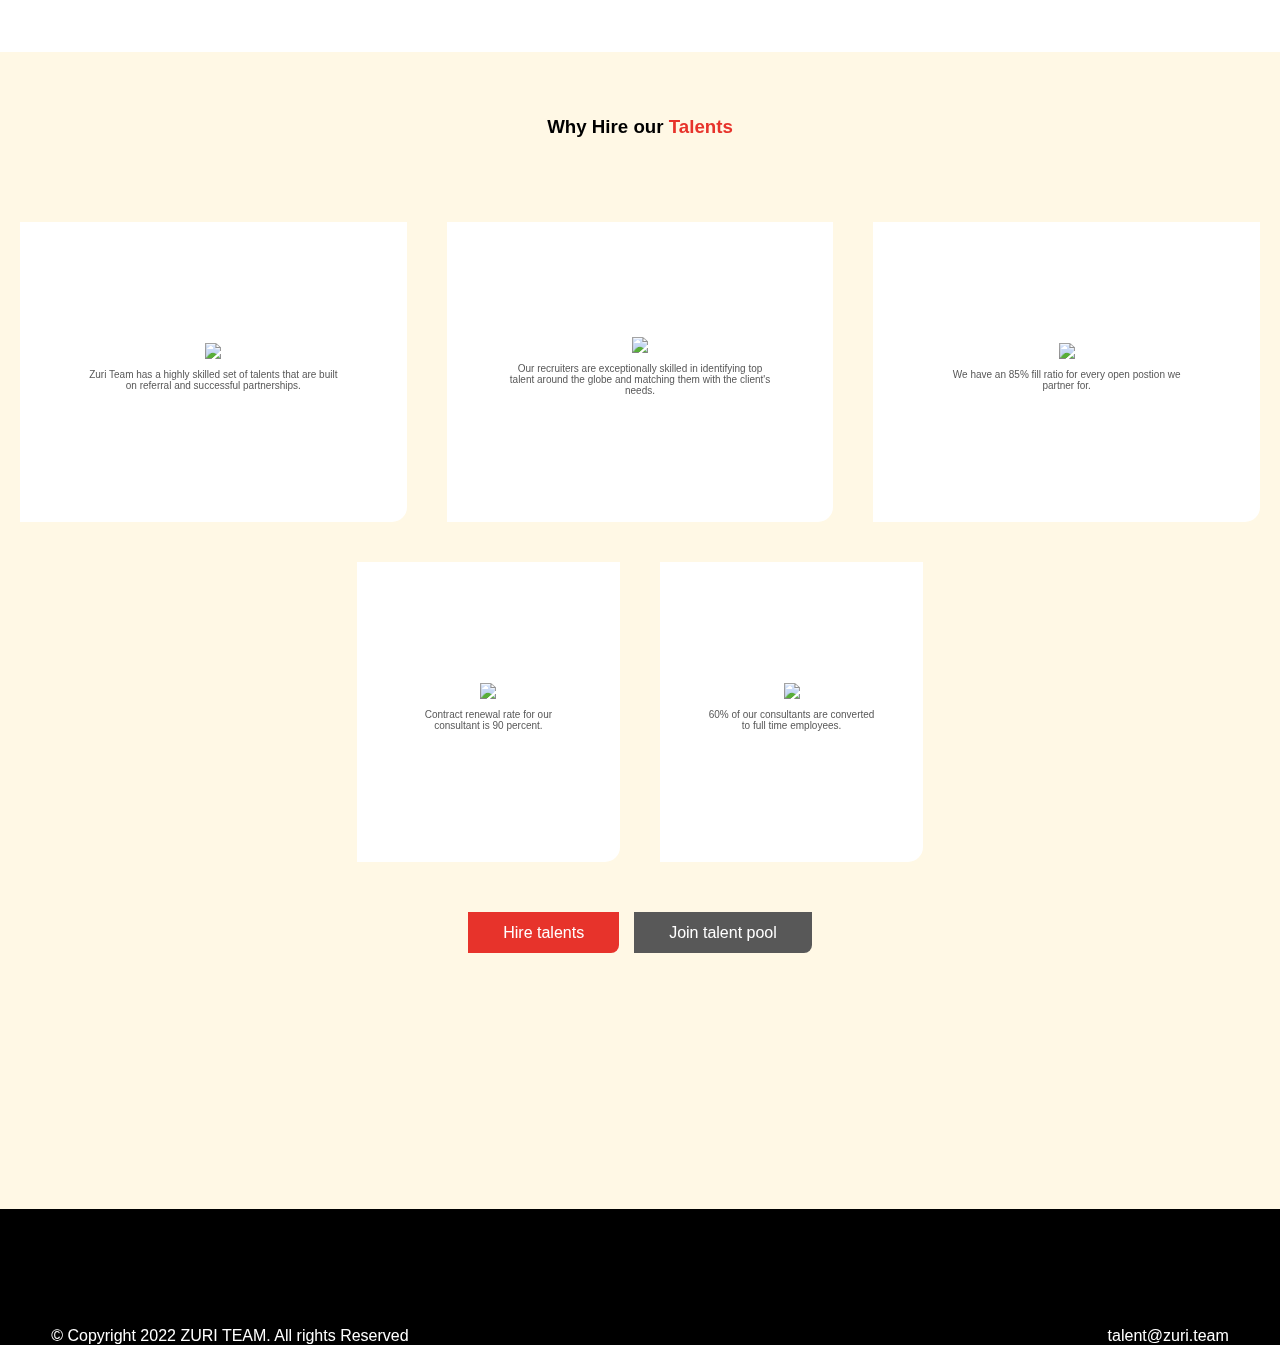
==== commit dc17b8e4: "experience css" ====
--- a/experience.html
+++ b/experience.html
@@ -61,7 +61,7 @@
                 <div class="countries">
                     <div><img src="https://talent.zuri.team/GER.svg" alt="" width="60" class="ger"/></div>
                     <div>
-<img src="https://talent.zuri.team/ENG.svg" alt="" width="60" class="eng"/></div>
+                    <img src="https://talent.zuri.team/ENG.svg" alt="" width="60" class="eng"/></div>
                     <div><img src="https://talent.zuri.team/ind.svg" alt="" width="55" class="ind"/>
                   </div>
                     <div><img src="https://talent.zuri.team/NIG.svg" alt="" width="60"class="nig"/>
@@ -101,7 +101,7 @@
     <section id="why-us">
         <div class="why-us-container">
             <h3 class="why-hire">Why Hire our <span>Talents</span></h3>
-            <div class="card">
+        <div class="card">
             <div class="why-us-section1">
                <div class="why-us-sub1">
                    <img src="https://talent.zuri.team/people.svg">
@@ -111,26 +111,22 @@
                    <img src="https://talent.zuri.team/mech.svg">
                    <p>Our recruiters are exceptionally skilled in identifying top talent around the globe and matching them with the client's needs.</p>
                </div>
+                <div class="why-us-sub3">
+                   <img src="https://talent.zuri.team/hand.svg"/>
+                   <p>We have an 85% fill ratio for every open postion we partner for.</p>
                </div>
-        <div class="why-us-section2">
-               <div class="why-us-sub3">
-                   <img src="https://talent.zuri.team/hand.svg"
-                   <p>We have an 85% fill ratio for every open postion we partner for.</p>
-               </div> 
-               <div class="why-us-section4">
-                 
-               </div> 
+            </div> 
+            <div class="why-us-section2">
                 <div class="why-us-sub4">
-                   <img src="https://talent.zuri.team/write.svg"
+                   <img src="https://talent.zuri.team/write.svg"/>
                    <p>Contract renewal rate for our consultant is 90 percent.</p>
                 </div>
-                </div>
                 <div class="why-us-sub5">
-                   <img src="https://talent.zuri.team/mech.svg"
+                   <img src="https://talent.zuri.team/many.svg"/>
                    <p>60% of our consultants are converted to full time employees.</p>
                 </div>
             </div>
-            </div>
+        </div>
             <div class="why-us-section3">
                 <p class="footer-hire">Hire talents</p>
                 <p class="footer-pool">Join talent pool</p>
--- a/experience.css
+++ b/experience.css
@@ -283,7 +283,7 @@
 }
 /*why hire*/
 #why-us{
-background-color: #fdf3f2;
+background-color: rgb(255, 248, 229);
 }
 .card{
   display: flex;
@@ -311,7 +311,7 @@
 .why-us-sub1 p:hover, .why-us-sub2 p:hover, .why-us-sub3 p:hover, .why-us-sub4 p:hover, .why-us-sub5 p:hover{
   color: #fff;
 }
-.why-us-sub1 p,.why-us-sub2 p{
+.why-us-sub1 p,.why-us-sub2 p, .why-us-sub3 p, .why-us-sub4 p, .why-us-sub5 p{
   text-align: center;
   color: #585858;
   font-size: 10px;
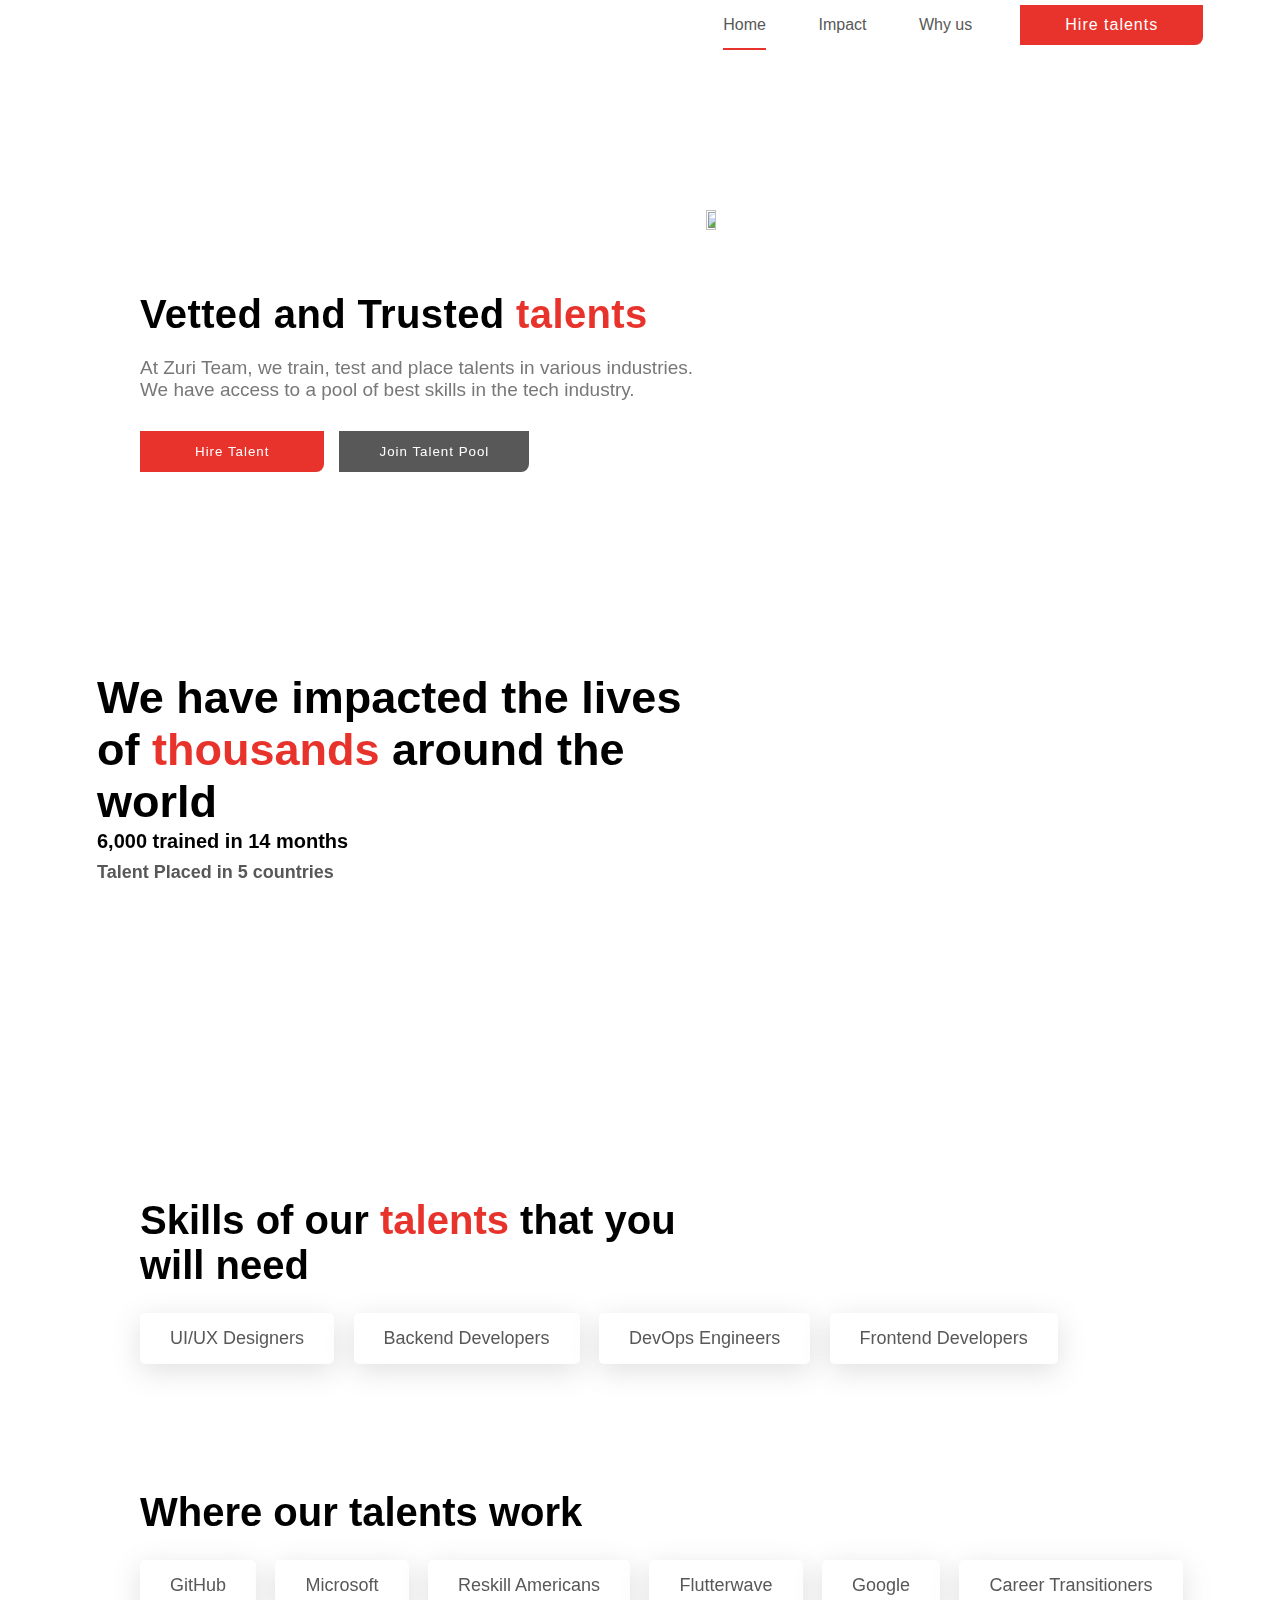
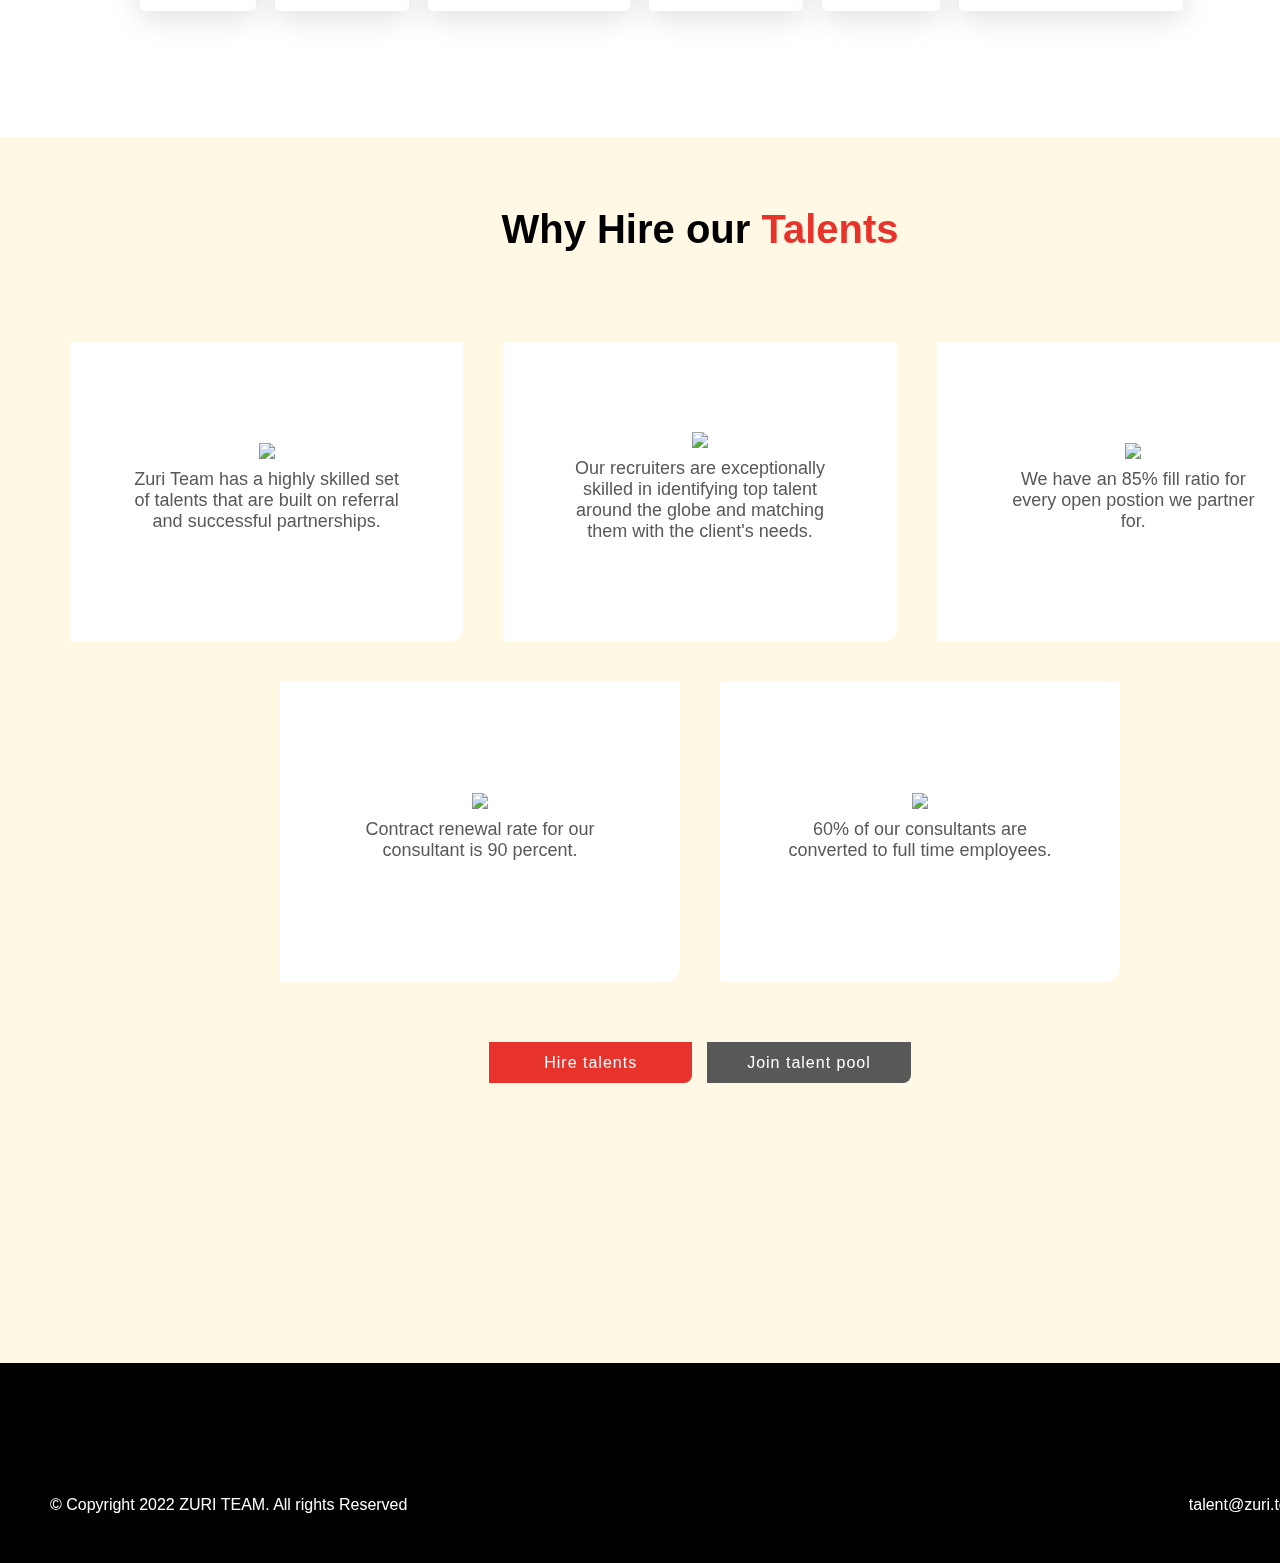
==== commit af93d249: "final desktop editing" ====
--- a/experience.html
+++ b/experience.html
@@ -55,18 +55,18 @@
         <div class="impact-container">
             <div class="impact-section1">
               <div class="impact-details">
-                <h3>We have impacted the lives of <span>thousands</span> around the world</h3>
+                <h1>We have impacted the lives of <span>thousands</span> around the world</h1>
                 <p>6,000 trained in 14 months</p>
                 <p class="country">Talent Placed in 5 countries</p>
                 <div class="countries">
-                    <div><img src="https://talent.zuri.team/GER.svg" alt="" width="60" class="ger"/></div>
+                    <div><img src="https://talent.zuri.team/GER.svg" alt="" width="70" class="ger"/></div>
                     <div>
-                    <img src="https://talent.zuri.team/ENG.svg" alt="" width="60" class="eng"/></div>
-                    <div><img src="https://talent.zuri.team/ind.svg" alt="" width="55" class="ind"/>
+                    <img src="https://talent.zuri.team/ENG.svg" alt="" width="70" class="eng"/></div>
+                    <div><img src="https://talent.zuri.team/ind.svg" alt="" width="65" class="ind"/>
                   </div>
-                    <div><img src="https://talent.zuri.team/NIG.svg" alt="" width="60"class="nig"/>
+                    <div><img src="https://talent.zuri.team/NIG.svg" alt="" width="70"class="nig"/>
                   </div>
-                    <div><img src="https://talent.zuri.team/ussa.svg" alt="" width="55" class="usa"/>
+                    <div><img src="https://talent.zuri.team/ussa.svg" alt="" width="65" class="usa"/>
                   </div>
                 </div>
                 </div>
@@ -76,7 +76,7 @@
             </div>
             <div class="impact-section2">
                 <div class="talent-skills">
-                    <h3>Skills of our <span> talents</span> that you <br>will need</h3>
+                    <h1>Skills of our <span> talents</span> that you <br>will need</h1>
                     <ul>
                         <li>UI/UX Designers</li>
                         <li>Backend Developers</li>
@@ -85,7 +85,7 @@
                     </ul>
                 </div>
                 <div class="talent-work">
-                    <h3>Where our talents work</h3>
+                    <h1>Where our talents work</h1>
                     <ul>
                         <li>GitHub</li>
                         <li>Microsoft</li>
@@ -100,7 +100,7 @@
     </section>
     <section id="why-us">
         <div class="why-us-container">
-            <h3 class="why-hire">Why Hire our <span>Talents</span></h3>
+            <h1 class="why-hire">Why Hire our <span>Talents</span></h1>
         <div class="card">
             <div class="why-us-section1">
                <div class="why-us-sub1">
@@ -139,17 +139,17 @@
                 <img src="	https://talent.zuri.team/logo.svg" alt="" class="footer-logo">
                 <div class="social-media">
                     <a href="">
-                        <img src="	https://talent.zuri.team/facebook.svg
-                    " alt="" style="padding-right: 15px; width: 30px;">
+                        <img class="facebook" src="	https://talent.zuri.team/facebook.svg
+                    " alt="" style="padding-right: 15px; ">
                     </a>
                     <a href="">
-                        <img src="https://talent.zuri.team/linkd.svg" alt="" style="padding-right: 15px; width: 30px;"></a>
+                        <img class="linkd" src="https://talent.zuri.team/linkd.svg" alt="" style="padding-right: 15px;"></a>
                     <a href="">
-                        <img src="	https://talent.zuri.team/twit.png" alt="" style="padding-right: 15px; width: 30px;">
+                        <img class="twit" src="	https://talent.zuri.team/twit.png" alt="" style="padding-right: 15px;">
                     </a>
                     <a href="">
-                        <img src="	https://talent.zuri.team/youtube.svg
-                    " alt="" style="padding-right: 15px; width: 41px;">
+                        <img class="youtube" src="	https://talent.zuri.team/youtube.svg
+                    " alt="" style="padding-right: 15px;">
                     </a>
                 </div>
             </div>
--- a/experience.css
+++ b/experience.css
@@ -7,9 +7,14 @@
     margin:0;
     padding:0;
     box-sizing: border-box;
-font-family: Averta, sans-serif;
+    font-family: Averta, sans-serif;
+    
 }
 /* styling the header */
+body{
+  width: 1400px;
+}
+
 header{
     display:flex;
     flex-direction: column;
@@ -20,6 +25,7 @@
     background-color: #fff;
     top: 0px;
     padding-top: 5px;
+    margin-bottom: 20px;
 }
 .header-contents{
     margin: auto;
@@ -55,39 +61,42 @@
     text-decoration:none;
 }
 .header-contents ul a:hover{
-    border-bottom: 3px solid #e7332b;
+    background-color: #e7e2e2;
+    padding: 15px 4px;
+    transition: 0.5s;
 }
 .hire-button-header button{
     background-color: #e7332b;
-    padding: 11px 35px;
+    padding: 11px 45px;
     border-radius: 0 0 8px 0;
     border: 0px;
     color:#fff;
+    font-size: 16px;
+    cursor: pointer;
+    letter-spacing: 1px;
 }
 nav ul a.active{
   border-bottom: 2px solid #e7332b;
+  padding-bottom: 15px;
 }
 
 /* styling the home */
 #home{
-    padding-top: 220px;
+    padding-top: 150px;
     display: block;
     max-width: 1440px;
     width:80%;
     margin: auto;
 }
 .home-container{
-    box-sizing: border-box;
-    display: flex;
-    flex-direction: row;
-    flex-wrap: wrap;
+    display: flex;
     width: 100%;
 }
 .home-contentBox1{
     box-sizing: border-box;
-    margin: 0px;
+    margin-top: 100px;
     flex-direction: row;
-    align-items: center;
+    width: 50%;
 }
 .home-content1{
     display: block;
@@ -103,19 +112,16 @@
     font-weight: 800;
     font-size: 40px;
     line-height: 49px;
-    text-align: center;
 }
 div.line1{
     display: block;
-    margin-left: 610px;
+    margin-left: 410px;
     margin-top: -55px;
 }
 .home-content1 p.home-info{
     display:block;
     padding-top: 15px;
-    margin: auto;
-    text-align: center;
-    width: 70%;
+    width: 100%;
     font-style: normal;
     font-size: 19px;
     font-weight: 400;
@@ -125,8 +131,6 @@
 .home-content2{
     margin-top: 30px;
     display: flex;
-    justify-content: center;
-    align-items: center;
 }
 button.hire-button{
     background-color: #e7332b;
@@ -134,17 +138,20 @@
     border-radius: 0 0 8px 0;
     color: #fff;
     margin-right: 15px;
-    padding: 11px 35px;
+    padding: 11px 55px;
     line-height: 19px;
-
+    cursor: pointer;
+    letter-spacing: 1px;
 }
 button.pool-button{
     background-color: #585858;
     border: none;
     border-radius: 0 0 8px 0;
     color: #fff;
-    padding: 11px 35px;
+    padding: 11px 40px;
     line-height: 19px;
+    cursor: pointer;
+    letter-spacing: 1px;
 }
 .home-contentBox2{
     display: block;
@@ -153,7 +160,7 @@
 }
 .home-image{
     display: flex;
-    justify-content: flex-end;
+    justify-content: end;
 }
 .image1{
     width: 70%;
@@ -161,32 +168,36 @@
     padding-top: 60px;
 }
 div.line2{
-    margin-top: -172px;
+    margin-top: -90px;
     position: absolute;
-    right: 0;
+    right: -50px;
     mix-blend-mode: soft-light;
     display:block;
 }
-.line-2{
+.line2{
     width:250px;
 }
 
 /* styling Impact */
-.impact-details h3{
+
+.impact-details h1{
   margin: 0% 0% 0% 10%;
   padding: 10% 0% 0% 0%;
+  font-size: 45px;
 }
 .impact-details p{
-  font-size: 14px;
+  font-size: 20px;
   font-weight: bold;
   margin-left: 10%;
   line-height: 16px;
   padding-top: 5px;
 }
 p.country{
-  font-size: 12px;
+  font-size: 18px;
   color: #585858;
   margin-left: 10%;
+  padding-top: 15px;
+  padding-bottom: 15px;
 }
 .impact-section1{
     background-image: url(https://talent.zuri.team/static/media/bgsection2.063bd869082548bafa74.png);
@@ -208,7 +219,7 @@
 }
 .faces img{
   display: flex;
-  justify-content: flex-end;
+  justify-content: space-around;
 }
 .countries{
   display: flex;
@@ -230,12 +241,14 @@
 .talent-work{
   margin-left: 10%;
 }
-.talent-skills h3{
+.talent-skills h1{
   margin-top: 10%;
   margin-bottom: 2%;
-}
-.talent-work h3{
+  font-size: 40px;
+}
+.talent-work h1{
   margin-bottom: 2%;
+  font-size: 40px;
 }
 .talent-skills ul, .talent-work ul{
   list-style-type: none;
@@ -246,11 +259,18 @@
   display: inline-block;
   align-items: center;
   justify-content: space-evenly;
-  font-size: 12px;
+  font-size: 18px;
   color: #585858;
-  padding: 10px 15px;
+  padding: 15px 30px;
   background: #fff;
 box-shadow: rgba(100, 100, 111, 0.2) 0px 7px 29px 0px;
+border-radius: 5px;
+margin-right: 15px;
+}
+.talent-skills ul li:hover,
+.talent-work ul li:hover{
+  transform: translateY(-15px);
+  transition: 0.5s;
 }
 span{
   color: #e7332b;
@@ -261,26 +281,32 @@
     border-radius: 0 0 8px 0;
     color: #fff;
     margin-right: 15px;
-    padding: 11px 35px;
+    padding: 11px 55px;
     line-height: 19px;
-
+    letter-spacing: 1px;
 }
 .footer-pool{
     background-color: #585858;
     border: none;
     border-radius: 0 0 8px 0;
     color: #fff;
-    padding: 11px 35px;
+    padding: 11px 40px;
     line-height: 19px;
+    letter-spacing: 1px;
 }
 .why-us-section3{
-    margin-top: 30px;
+    margin-top: 40px;
     display: flex;
     justify-content: center;
     align-items: center;
     padding-bottom: 20%;
     flex-wrap: wrap;
 }
+button.hire-button:hover, button.pool-button:hover, .footer-hire:hover, .footer-pool:hover{
+  box-shadow: rgba(50, 50, 93, 0.25) 0px 3px 3px -10px, rgba(0, 0, 0, 0.3) 0px 3px 3px;
+  transition: 0.5s;
+  cursor: pointer;
+}
 /*why hire*/
 #why-us{
 background-color: rgb(255, 248, 229);
@@ -289,10 +315,12 @@
   display: flex;
   flex-wrap: wrap;
   justify-content: center;
+  margin: 0 50px;
 }
 .why-hire{
   text-align: center;
   padding: 5% 0%;
+  font-size: 40px;
 }
 .why-us-sub1,.why-us-sub2,.why-us-sub3,.why-us-sub4,.why-us-sub5{
   background-color: #fff;
@@ -307,6 +335,7 @@
 }
 .why-us-sub1:hover, .why-us-sub2:hover, .why-us-sub3:hover, .why-us-sub4:hover, .why-us-sub5:hover{
   background-color: #000;
+  color: #fff;
 }
 .why-us-sub1 p:hover, .why-us-sub2 p:hover, .why-us-sub3 p:hover, .why-us-sub4 p:hover, .why-us-sub5 p:hover{
   color: #fff;
@@ -314,15 +343,15 @@
 .why-us-sub1 p,.why-us-sub2 p, .why-us-sub3 p, .why-us-sub4 p, .why-us-sub5 p{
   text-align: center;
   color: #585858;
-  font-size: 10px;
+  font-size: 18px;
   width: 70%;
-padding: 10px 5px;
+  padding: 10px 5px;
 }
 .why-us-section2 .why-us-sub3 p{
-text-align: center;
+  text-align: center;
   color: #585858;
   font-size: 10px;
-  width: 70%;
+  width: 100%;
 padding: 10px 5px;
 }
 .why-us-sub1 img,.why-us-sub2 img{
@@ -335,26 +364,39 @@
   display: flex;
   align-items: center;
   justify-content: center;
+}
+.why-us-sub4, .why-us-sub5{
+  width: 400px;
 }
 /* styling the footer */
 footer{
 background-color: #000;
     padding-top: 80px;
     display: block;
+    height: 200px;
+    
 }
 .footer-container{
-    width: 92%;
-    margin: auto;
+    width: 90%;
     display:block;
+    margin-left: 50px;
 }
 .footer-content1{
     display: flex;
     justify-content: space-between;
     flex-wrap: wrap;
+    padding-bottom: 15px;
 }
 div.social-media{
     display: flex;
     justify-content: flex-end;
+    align-items: center;
+}
+.social-media a .twit{
+  width: 50px;
+}
+.social-media a .facebook, .social-media a .linkd, .social-media a .youtube{
+  width: 50px;
 }
 .footer-content2{
     padding-top: 20px;
